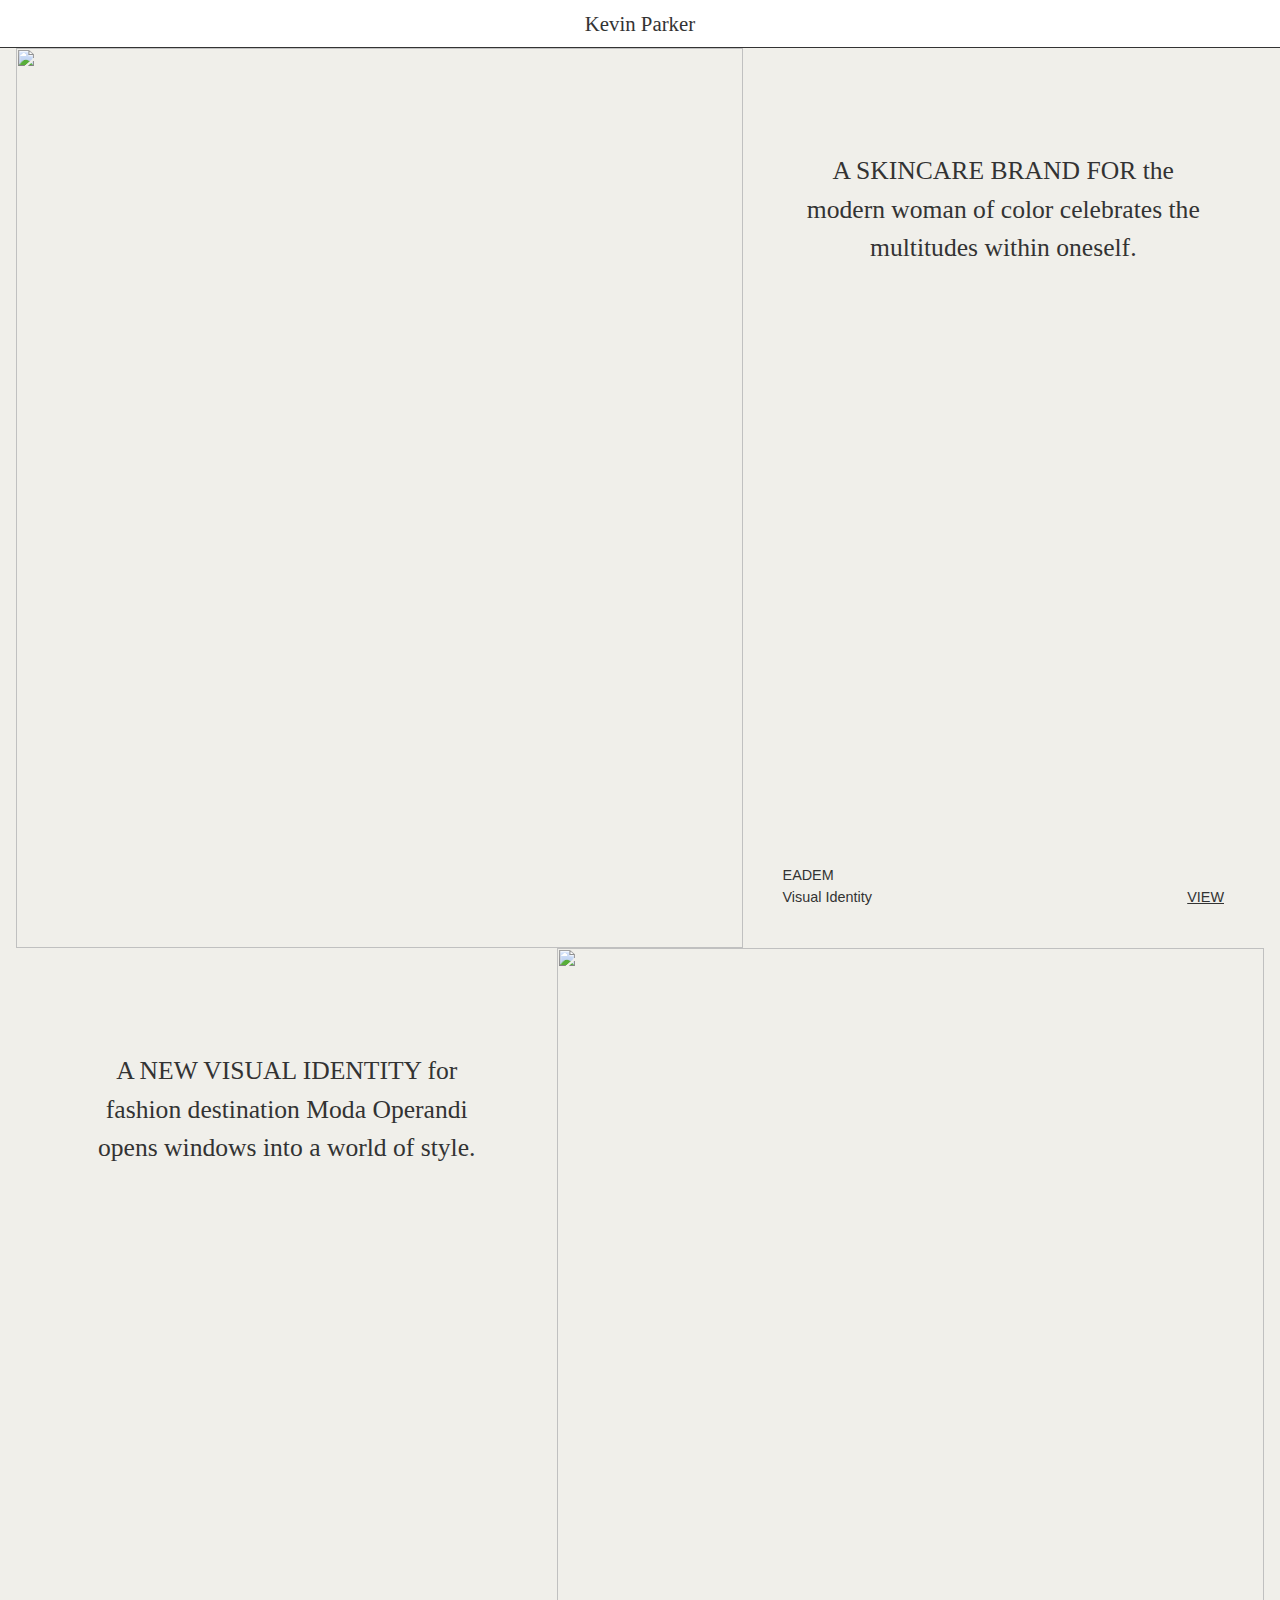
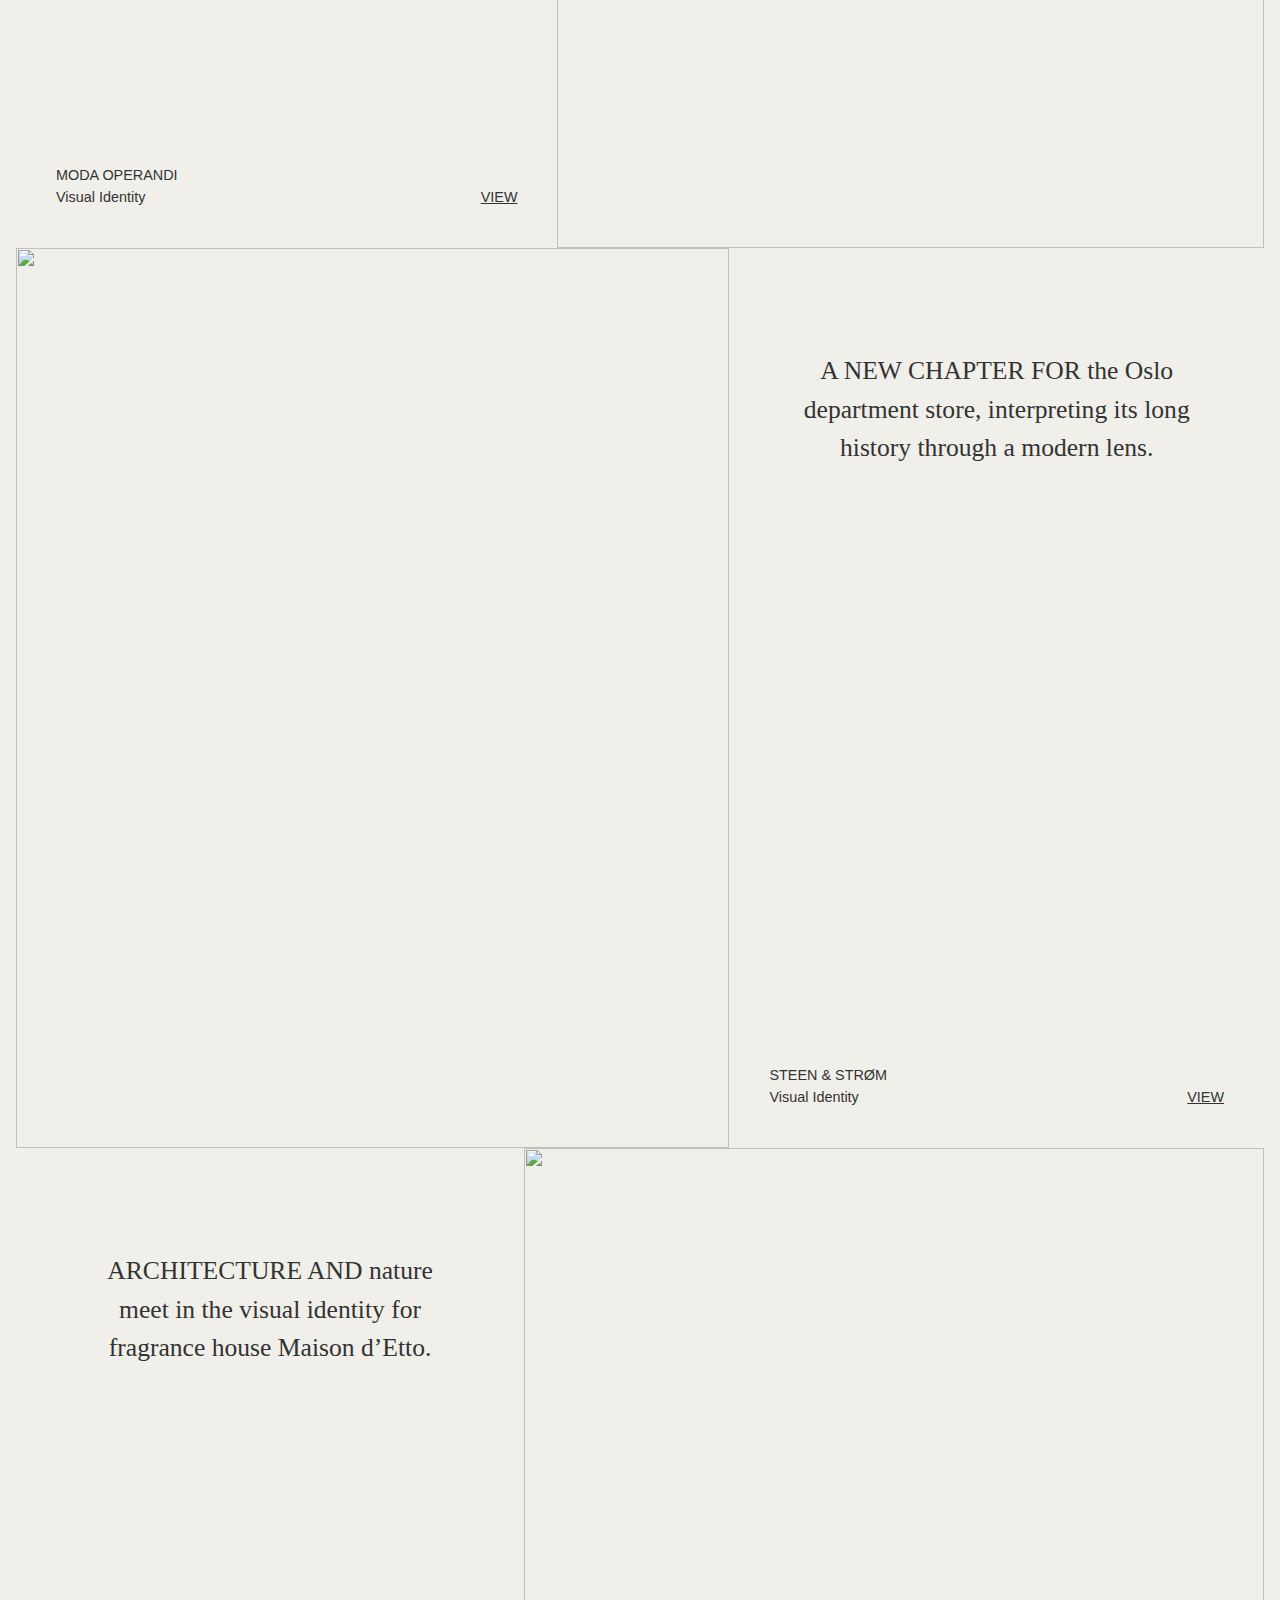
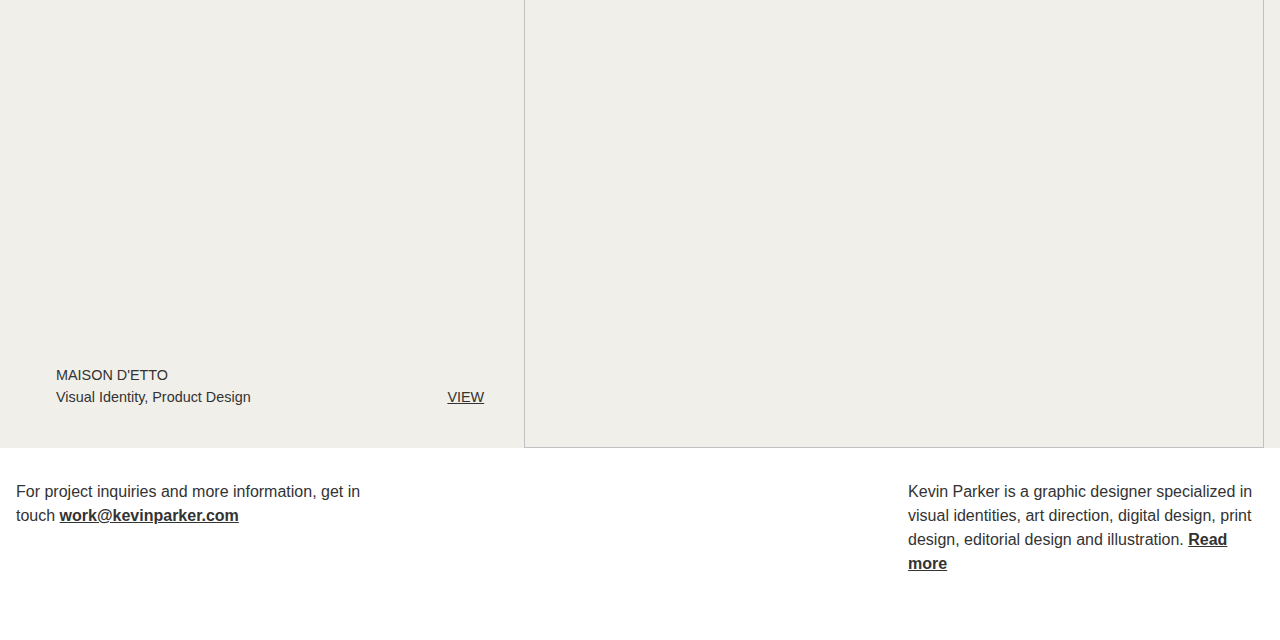
==== index.html @ 544a5eb0 "Add files via upload" ====
<!DOCTYPE html>
<html lang="en">

<head>
    <meta charset="UTF-8">
    <meta name="viewport" content="width=device-width, initial-scale=1.0">
    <title>Graphic Designer</title>

    <!--Link style.css-->
    <link rel="stylesheet" href="style.css">


</head>

<body>
    <header class="nav-header">
        <a href="index.html" class="title">Kevin Parker</a>
    </header>
    <div class="container">
        <section class="featured-projects">
            <div class="project-wrapper">
                <div class="project-image-wrapper">
                    <img src="https://lottanieminencom-6592.kxcdn.com/media/pages/index/eadem/1e12a9ca36-1635089783/eadem-thumbnail-02-864x.jpg" alt="">
                </div>
                <div class="project-details">
                    <h2 class="project-title">A SKINCARE BRAND FOR
                        the modern woman of color celebrates the multitudes within oneself.</h2>

                    <div class="row">
                        <div>
                            <p class="brand">EADEM</p>
                            <p class="mission">Visual Identity</p>
                        </div>
                        <p class="view">VIEW</p>
                    </div>
                </div>
            </div>
            <div class="project-wrapper reverse">
                <div class="project-image-wrapper">
                    <img src="https://lottanieminencom-6592.kxcdn.com/media/pages/index/moda-operandi/7804ee8cd3-1635089783/moda-26-864x.jpg" alt="">
                </div>
                <div class="project-details">
                    <h2 class="project-title">A NEW VISUAL IDENTITY

                        for fashion destination Moda Operandi opens windows into a world of style.</h2>

                    <div class="row">
                        <div>
                            <p class="brand">MODA OPERANDI</p>
                            <p class="mission">Visual Identity</p>
                        </div>
                        <p class="view">VIEW</p>
                    </div>
                </div>
            </div>
            <div class="project-wrapper">
                <div class="project-image-wrapper">
                    <img src="https://lottanieminencom-6592.kxcdn.com/media/pages/index/steen-strom/20e8e508fa-1635089783/steenstrom-thumbnail-2-864x.jpg" alt="">
                </div>
                <div class="project-details">
                    <h2 class="project-title">A NEW CHAPTER FOR

                        the Oslo department store, interpreting its long history through a modern lens.</h2>

                    <div class="row">
                        <div>
                            <p class="brand">STEEN & STRØM</p>
                            <p class="mission">Visual Identity</p>
                        </div>
                        <p class="view">VIEW</p>
                    </div>
                </div>
            </div>
            <div class="project-wrapper reverse">
                <div class="project-image-wrapper">
                    <img src="https://lottanieminencom-6592.kxcdn.com/media/pages/index/maison-d-etto/9f1186e277-1635089783/mde-01-864x.jpg" alt="">
                </div>
                <div class="project-details">
                    <h2 class="project-title">ARCHITECTURE AND

                        nature meet in the visual identity for fragrance house Maison d’Etto.</h2>

                    <div class="row">
                        <div>
                            <p class="brand">MAISON D'ETTO</p>
                            <p class="mission">Visual Identity, Product Design</p>
                        </div>
                        <p class="view">VIEW</p>
                    </div>
                </div>
            </div>

        </section>
        <section class="get-in-touch">
            <div class="text-wrapper">
                <p>For project inquiries and more information, get in touch <a href="mailto:work@kevinparker.com"
                        class="link">work@kevinparker.com</a></p>
            </div>
            <div class="text-wrapper">
                <p>Kevin Parker is a graphic designer specialized in visual identities, art direction, digital design,
                    print design, editorial design and illustration. <a href="about.html" class="link">Read more</a></p>
            </div>
        </section>
    </div>
</body>

</html>
---- style.css ----
/*CSS Reset*/

*,
*::before,
*::after {
  box-sizing: border-box;
}

* {
  margin: 0;
}

body {
  line-height: 1.5;
  -webkit-font-smoothing: antialiased;
}

img,
picture,
video,
canvas,
svg {
  display: block;
  max-width: 100%;
}

input,
button,
textarea,
select {
  font: inherit;
}

p,
h1,
h2,
h3,
h4,
h5,
h6 {
  font: inherit;
  overflow-wrap: break-word;
}

a {
  color: currentColor;
  text-decoration: none;
}

ul,
ol {
  padding: 0;
  list-style: none;
}

#root,
#__next {
  isolation: isolate;
}
/*Fonts*/
@font-face {
  font-family: "Mauren";
  src: url("assets/fonts/Voire-Font-Family/Demo_Fonts/Fontspring-DEMO-voire-light.otf");
}

@font-face {
  font-family: "Evoque";
  src: url("assets/fonts/Evoque/Demo_Fonts/Fontspring-DEMO-evoque-light.otf")
    format("otf");
}

/*CSS Variables*/

:root {
  --clr-body: hsl(0, 0%, 100%);

  --clr-bg: hsl(50, 18%, 93%);
  --clr-text: hsl(0, 0%, 20%);

  --ff-accent: "Mauren", serif;
  --ff-primary: "Montserrat", sans-serif;

  --fs-100: 0.8rem;
  --fs-200: 0.9rem;
  --fs-300: 1.2rem;
  --fs-400: 1.3rem;

  --fw-regular: 500;
  --fw-bold: 600;
}

/**/

body {
  background-color: var(--clr-body);
  color: var(--clr-text);

  font-family: var(--ff-primary);

  font-size: var(--fs-100);
  font-weight: var(--fw-regular);
}

.container {
}

.row {
  display: flex;
  justify-content: space-between;
  align-items: last baseline;
}
/*Navigation Header*/
.nav-header {
  display: flex;
  justify-content: center;
  align-items: center;

  padding-block: 0.5rem;
  border-bottom: 1.5px solid var(--clr-text);
}

.nav-header .title {
  font-family: var(--ff-accent);
  font-size: var(--fs-300);
}

/* Featured Projects Section*/

.featured-projects {
  background-color: var(--clr-bg);
  padding-inline: 1rem;
}

.project-wrapper {
  display: flex;
  flex-direction: column;
}

.project-image-wrapper {
  width: 100%;
  aspect-ratio: 1.6;
  overflow: hidden;
  flex-basis: 110%;
}

.project-image-wrapper img {
  width: 100%;
  height: 100%;

  object-fit: cover;
}

.project-details {
  padding: 2.5rem 1.5rem;
  display: flex;
  flex-direction: column;
  justify-content: space-between;
}
.project-title {
  font-family: var(--ff-accent);
  font-size: var(--fs-400);
  text-align: center;

  margin-inline: 2.5rem;
  margin-bottom: 2.5rem;
}

.brand {
  text-transform: uppercase;
  font-family: var(--ff-primary);
}

.view{
    text-decoration: underline;
}

.get-in-touch {
  display: flex;
  flex-direction: column;
  gap: 3rem;

  justify-content: space-between;

  padding-inline: 1rem;
  padding-top: 2rem;
  padding-bottom: 4rem;
}

.get-in-touch .text-wrapper {
  max-width: 40ch;
  font-size: var(--fs-200);
}

.get-in-touch .link {
  text-decoration: underline;
  font-weight: var(--fw-bold);
}

/*About Section*/
.about {
  margin-top: 2rem;
  padding-inline: 1rem;
}
.about-text {
  font-family: var(--ff-accent);
  font-size: var(--fs-400);
  line-height: 1.81;
  text-align: center;
  margin-top: 1.5rem;
}

.about .title {
  font-family: var(--ff-accent);
  font-size: var(--fs-200);
  font-weight: var(--fw-bold);
  margin-bottom: 0.15rem;
}

.about-infos {
  display: grid;
  grid-template-columns: 1fr 1fr;
  flex-direction: column;
  margin-top: 2rem;
  gap: 1rem;
}
@media (min-width: 60rem) {
  :root {
    --fs-100: 0.9rem;
    --fs-200: 1rem;
    --fs-300: 1.3rem;
    --fs-400: 1.6rem;
  }
  /* Featured Projects Section*/
  .project-wrapper {
    flex-direction: row;
  }

  .project-wrapper.reverse {
    flex-direction: row-reverse;
  }

  .project-details {
    padding: 2.5rem 2.5rem;
  }

  .project-title {
    margin-top: 4rem;
    margin-inline: 1.5rem;
    
  }

  .project-image-wrapper {
    height: 100vh;
    flex-basis: 140%;
  }
  /* Get In Touch Section*/

  .get-in-touch {
    flex-direction: row;
  }

  /*About Section*/
  .about-infos {
    justify-content: space-between;
  }
  .about-infos > * {
    flex: 1;
  }
}
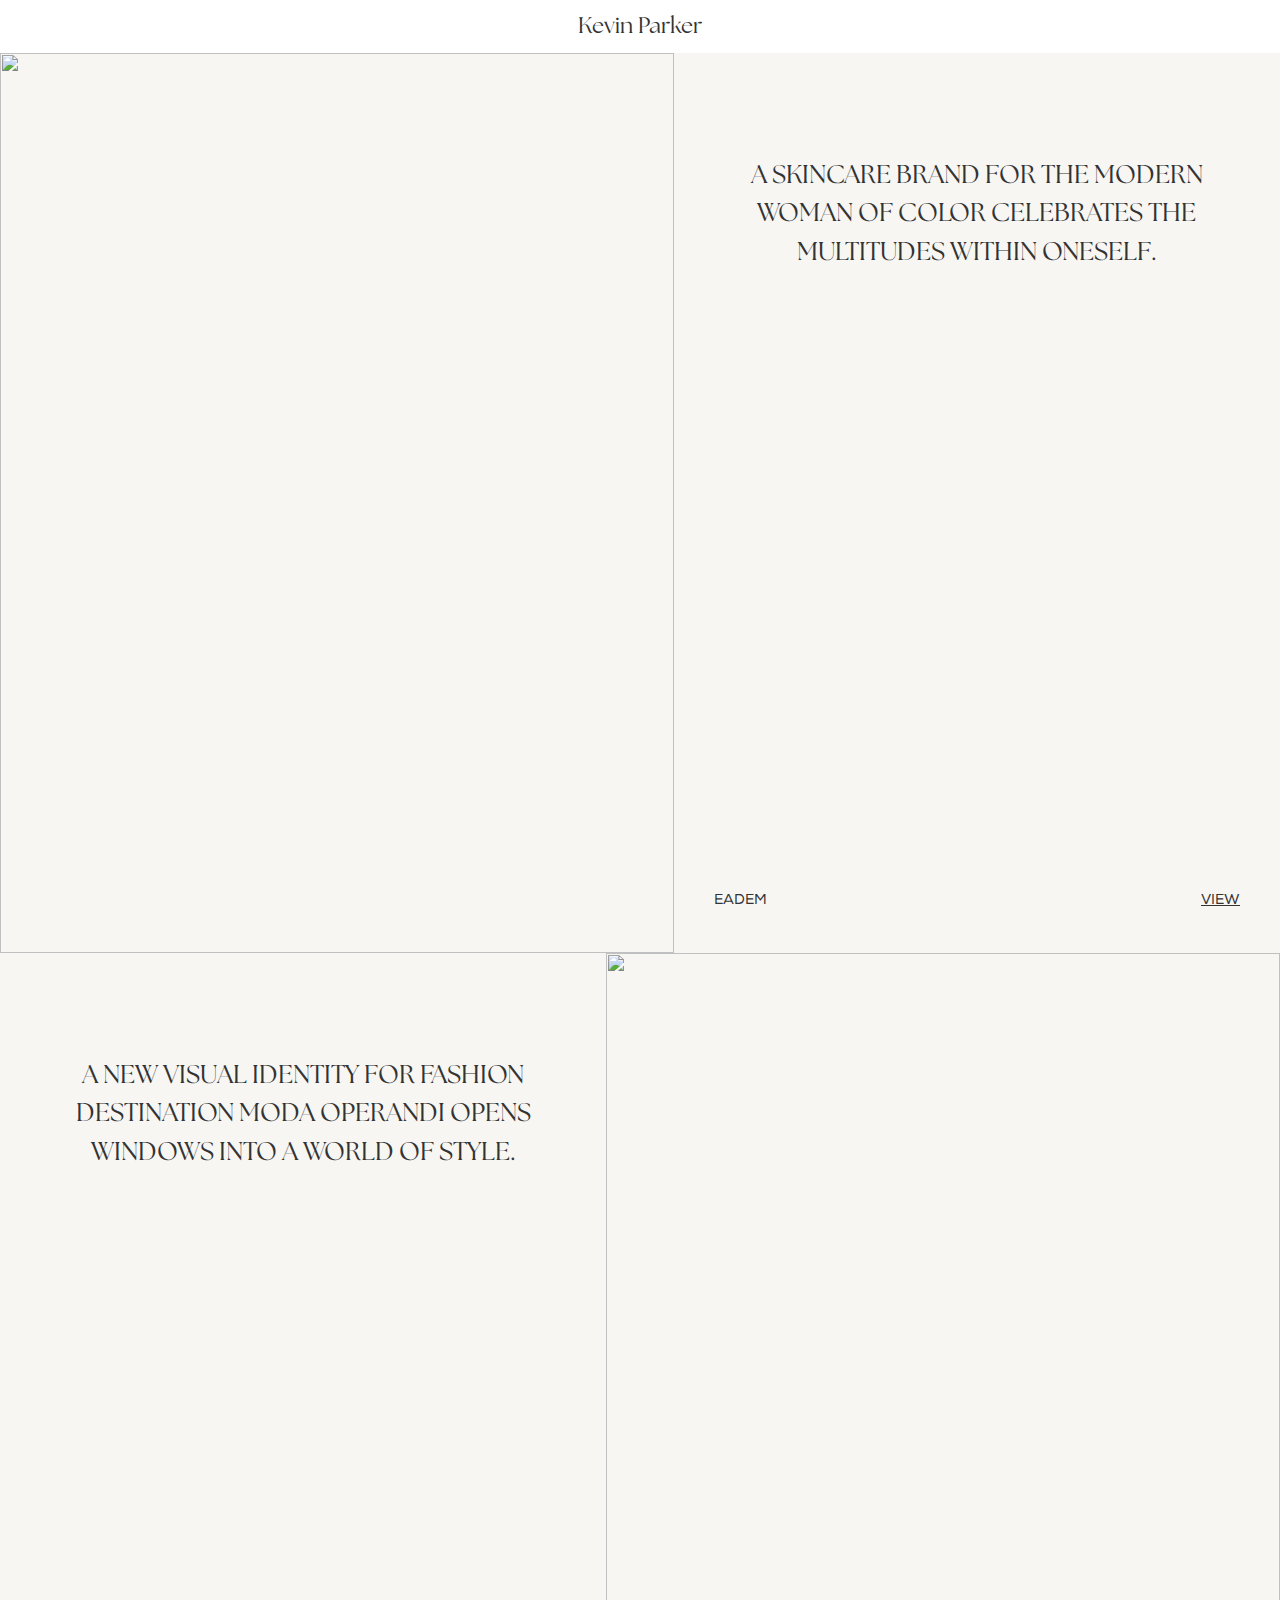
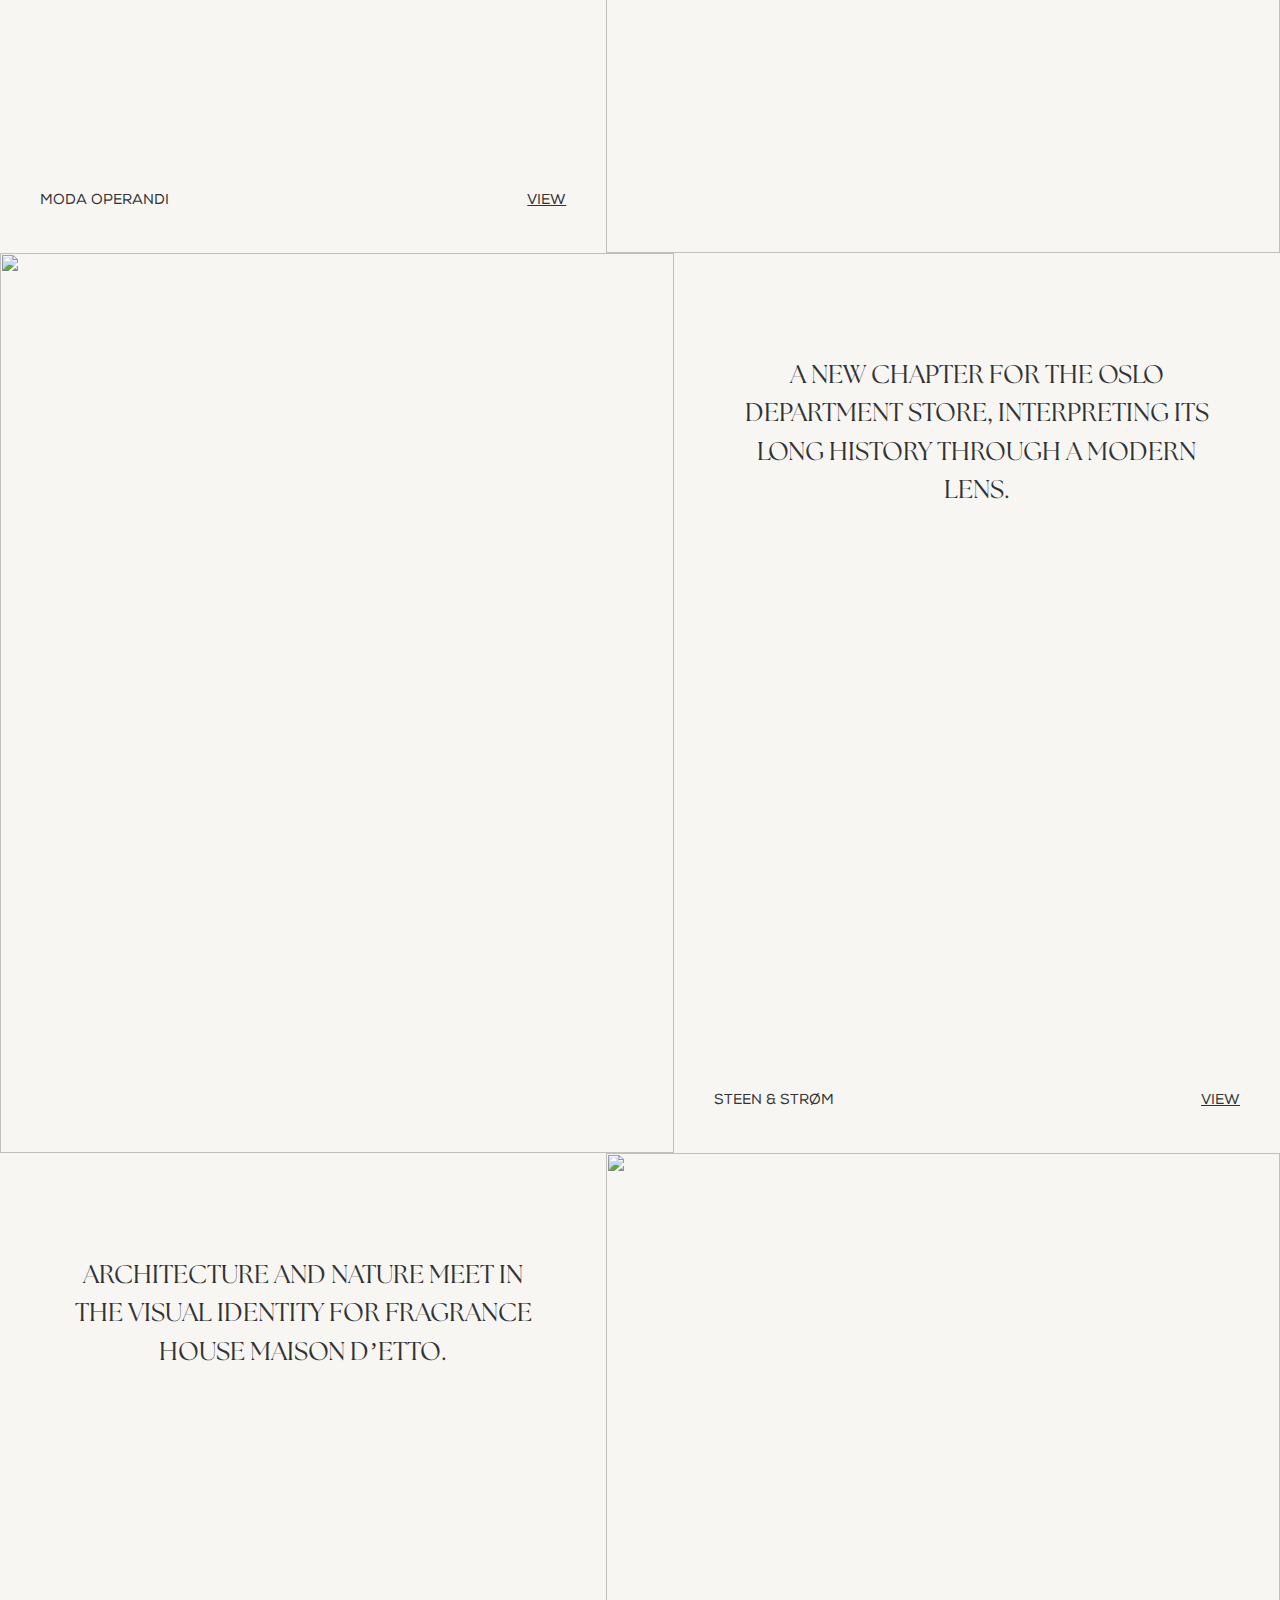
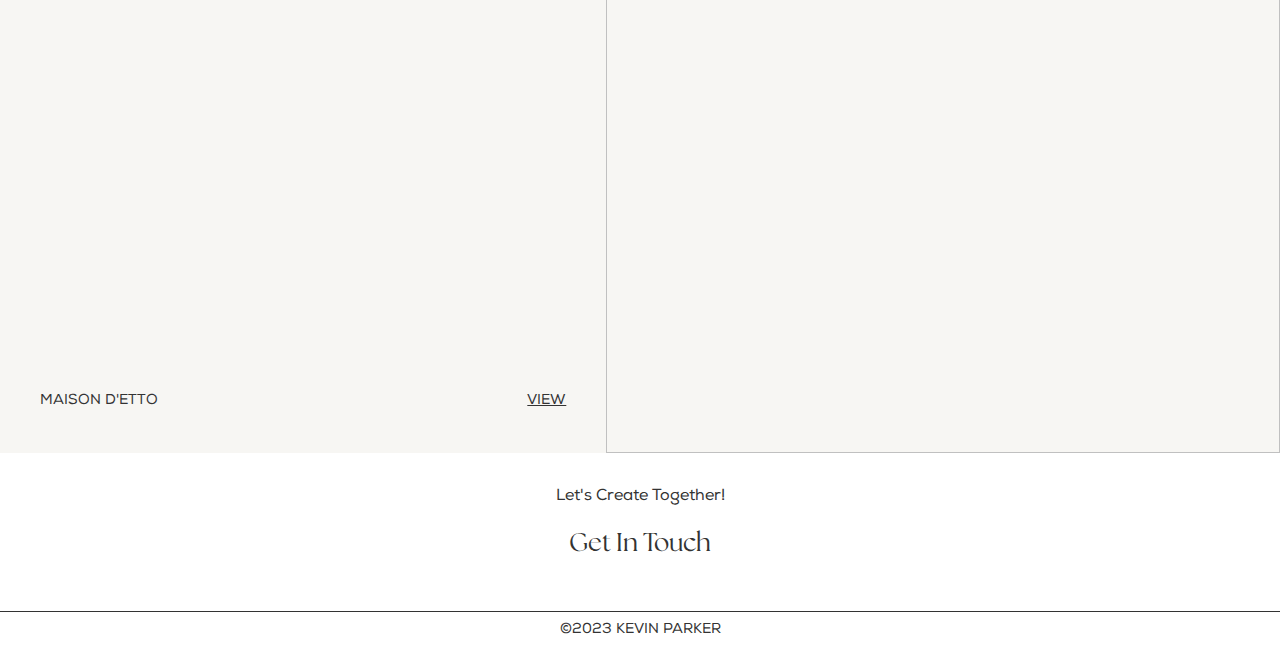
==== commit 488d06d7: "new shit" ====
--- a/index.html
+++ b/index.html
@@ -9,12 +9,17 @@
     <!--Link style.css-->
     <link rel="stylesheet" href="style.css">
 
+    <!--Including Gsap-->
+    <script src="https://cdnjs.cloudflare.com/ajax/libs/gsap/3.12.2/gsap.min.js"></script>
+<script src="https://cdnjs.cloudflare.com/ajax/libs/gsap/3.12.2/ScrollTrigger.min.js"></script>
+<script src="https://cdnjs.cloudflare.com/ajax/libs/gsap/3.12.2/ScrollToPlugin.min.js"></script>
+
 
 </head>
 
 <body>
     <header class="nav-header">
-        <a href="index.html" class="title">Kevin Parker</a>
+        <a href="about.html" class="title">Kevin Parker</a>
     </header>
     <div class="container">
         <section class="featured-projects">
@@ -22,7 +27,7 @@
                 <div class="project-image-wrapper">
                     <img src="https://lottanieminencom-6592.kxcdn.com/media/pages/index/eadem/1e12a9ca36-1635089783/eadem-thumbnail-02-864x.jpg" alt="">
                 </div>
-                <div class="project-details">
+                <div class="project-details-wrapper">
                     <h2 class="project-title">A SKINCARE BRAND FOR
                         the modern woman of color celebrates the multitudes within oneself.</h2>
 
@@ -39,7 +44,7 @@
                 <div class="project-image-wrapper">
                     <img src="https://lottanieminencom-6592.kxcdn.com/media/pages/index/moda-operandi/7804ee8cd3-1635089783/moda-26-864x.jpg" alt="">
                 </div>
-                <div class="project-details">
+                <div class="project-details-wrapper">
                     <h2 class="project-title">A NEW VISUAL IDENTITY
 
                         for fashion destination Moda Operandi opens windows into a world of style.</h2>
@@ -57,7 +62,7 @@
                 <div class="project-image-wrapper">
                     <img src="https://lottanieminencom-6592.kxcdn.com/media/pages/index/steen-strom/20e8e508fa-1635089783/steenstrom-thumbnail-2-864x.jpg" alt="">
                 </div>
-                <div class="project-details">
+                <div class="project-details-wrapper">
                     <h2 class="project-title">A NEW CHAPTER FOR
 
                         the Oslo department store, interpreting its long history through a modern lens.</h2>
@@ -75,7 +80,7 @@
                 <div class="project-image-wrapper">
                     <img src="https://lottanieminencom-6592.kxcdn.com/media/pages/index/maison-d-etto/9f1186e277-1635089783/mde-01-864x.jpg" alt="">
                 </div>
-                <div class="project-details">
+                <div class="project-details-wrapper">
                     <h2 class="project-title">ARCHITECTURE AND
 
                         nature meet in the visual identity for fragrance house Maison d’Etto.</h2>
@@ -92,16 +97,16 @@
 
         </section>
         <section class="get-in-touch">
+            
             <div class="text-wrapper">
-                <p>For project inquiries and more information, get in touch <a href="mailto:work@kevinparker.com"
-                        class="link">work@kevinparker.com</a></p>
+                <p>Let's Create Together!</p>
             </div>
-            <div class="text-wrapper">
-                <p>Kevin Parker is a graphic designer specialized in visual identities, art direction, digital design,
-                    print design, editorial design and illustration. <a href="about.html" class="link">Read more</a></p>
-            </div>
+            <h1 class="get-in-touch-title"><a href="mailto:work@kevinparker.com">Get In Touch</a></h1>
         </section>
     </div>
+    <footer class="footer">
+        <p>©2023 KEVIN PARKER</p>
+    </footer>
 </body>
 
 </html>--- a/style.css
+++ b/style.css
@@ -60,13 +60,12 @@
 /*Fonts*/
 @font-face {
   font-family: "Mauren";
-  src: url("assets/fonts/Voire-Font-Family/Demo_Fonts/Fontspring-DEMO-voire-light.otf");
+  src: url("Fontspring-DEMO-theseasons-reg.otf");
 }
 
 @font-face {
-  font-family: "Evoque";
-  src: url("assets/fonts/Evoque/Demo_Fonts/Fontspring-DEMO-evoque-light.otf")
-    format("otf");
+  font-family: "Nexa";
+  src: url("Nexa-Regular.otf");
 }
 
 /*CSS Variables*/
@@ -74,18 +73,18 @@
 :root {
   --clr-body: hsl(0, 0%, 100%);
 
-  --clr-bg: hsl(50, 18%, 93%);
+  --clr-bg: hsl(50, 18%, 96%);
   --clr-text: hsl(0, 0%, 20%);
 
   --ff-accent: "Mauren", serif;
-  --ff-primary: "Montserrat", sans-serif;
+  --ff-primary: "Nexa", sans-serif;
 
   --fs-100: 0.8rem;
   --fs-200: 0.9rem;
   --fs-300: 1.2rem;
   --fs-400: 1.3rem;
 
-  --fw-regular: 500;
+  --fw-regular: 400;
   --fw-bold: 600;
 }
 
@@ -115,54 +114,54 @@
   justify-content: center;
   align-items: center;
 
-  padding-block: 0.5rem;
-  border-bottom: 1.5px solid var(--clr-text);
+  padding-block: 0.6rem;
 }
 
 .nav-header .title {
   font-family: var(--ff-accent);
-  font-size: var(--fs-300);
+  font-size: 1.4rem;
 }
 
 /* Featured Projects Section*/
 
 .featured-projects {
   background-color: var(--clr-bg);
-  padding-inline: 1rem;
 }
 
 .project-wrapper {
   display: flex;
   flex-direction: column;
+  height: 100vh;
+  flex: 1;
 }
 
 .project-image-wrapper {
   width: 100%;
-  aspect-ratio: 1.6;
+  height: 100%;
   overflow: hidden;
-  flex-basis: 110%;
 }
 
 .project-image-wrapper img {
   width: 100%;
   height: 100%;
-
   object-fit: cover;
 }
 
-.project-details {
-  padding: 2.5rem 1.5rem;
+.project-details-wrapper {
+  padding: 1.25rem 1rem;
   display: flex;
   flex-direction: column;
   justify-content: space-between;
 }
+
 .project-title {
   font-family: var(--ff-accent);
   font-size: var(--fs-400);
   text-align: center;
-
-  margin-inline: 2.5rem;
-  margin-bottom: 2.5rem;
+  text-transform: uppercase;
+
+  margin-inline: 0.5rem;
+  margin-bottom: 2rem;
 }
 
 .brand {
@@ -170,25 +169,30 @@
   font-family: var(--ff-primary);
 }
 
-.view{
-    text-decoration: underline;
+.mission {
+  display: none;
+}
+
+.view {
+  text-decoration: underline;
 }
 
 .get-in-touch {
-  display: flex;
-  flex-direction: column;
-  gap: 3rem;
-
-  justify-content: space-between;
-
   padding-inline: 1rem;
   padding-top: 2rem;
-  padding-bottom: 4rem;
+  padding-bottom: 3rem;
+}
+
+.get-in-touch-title {
+  font-family: var(--ff-accent);
+  font-size: var(--fs-400);
+  text-align: center;
+  margin-top: 1rem;
 }
 
 .get-in-touch .text-wrapper {
-  max-width: 40ch;
   font-size: var(--fs-200);
+  text-align: center;
 }
 
 .get-in-touch .link {
@@ -198,15 +202,17 @@
 
 /*About Section*/
 .about {
-  margin-top: 2rem;
+  padding-top: 1.5rem;
   padding-inline: 1rem;
+  background-color: var(--clr-bg);
+}
+.about .text-wrapper > * + * {
+  margin-top: 1rem;
 }
 .about-text {
   font-family: var(--ff-accent);
-  font-size: var(--fs-400);
-  line-height: 1.81;
-  text-align: center;
-  margin-top: 1.5rem;
+  font-size: var(--fs-300);
+  line-height: 1.7;
 }
 
 .about .title {
@@ -217,11 +223,15 @@
 }
 
 .about-infos {
+  margin-top: 2rem;
+}
+
+/*footer*/
+.footer {
+  padding: 0.5rem 1rem;
   display: grid;
-  grid-template-columns: 1fr 1fr;
-  flex-direction: column;
-  margin-top: 2rem;
-  gap: 1rem;
+  place-content: center;
+  border-top: 1.5px solid var(--clr-text);
 }
 @media (min-width: 60rem) {
   :root {
@@ -239,19 +249,21 @@
     flex-direction: row-reverse;
   }
 
-  .project-details {
+  .project-details-wrapper {
     padding: 2.5rem 2.5rem;
   }
 
   .project-title {
     margin-top: 4rem;
     margin-inline: 1.5rem;
-    
   }
 
   .project-image-wrapper {
     height: 100vh;
-    flex-basis: 140%;
+    flex-basis: 120%;
+  }
+  .project-details-wrapper {
+    flex-basis: 100%;
   }
   /* Get In Touch Section*/
 
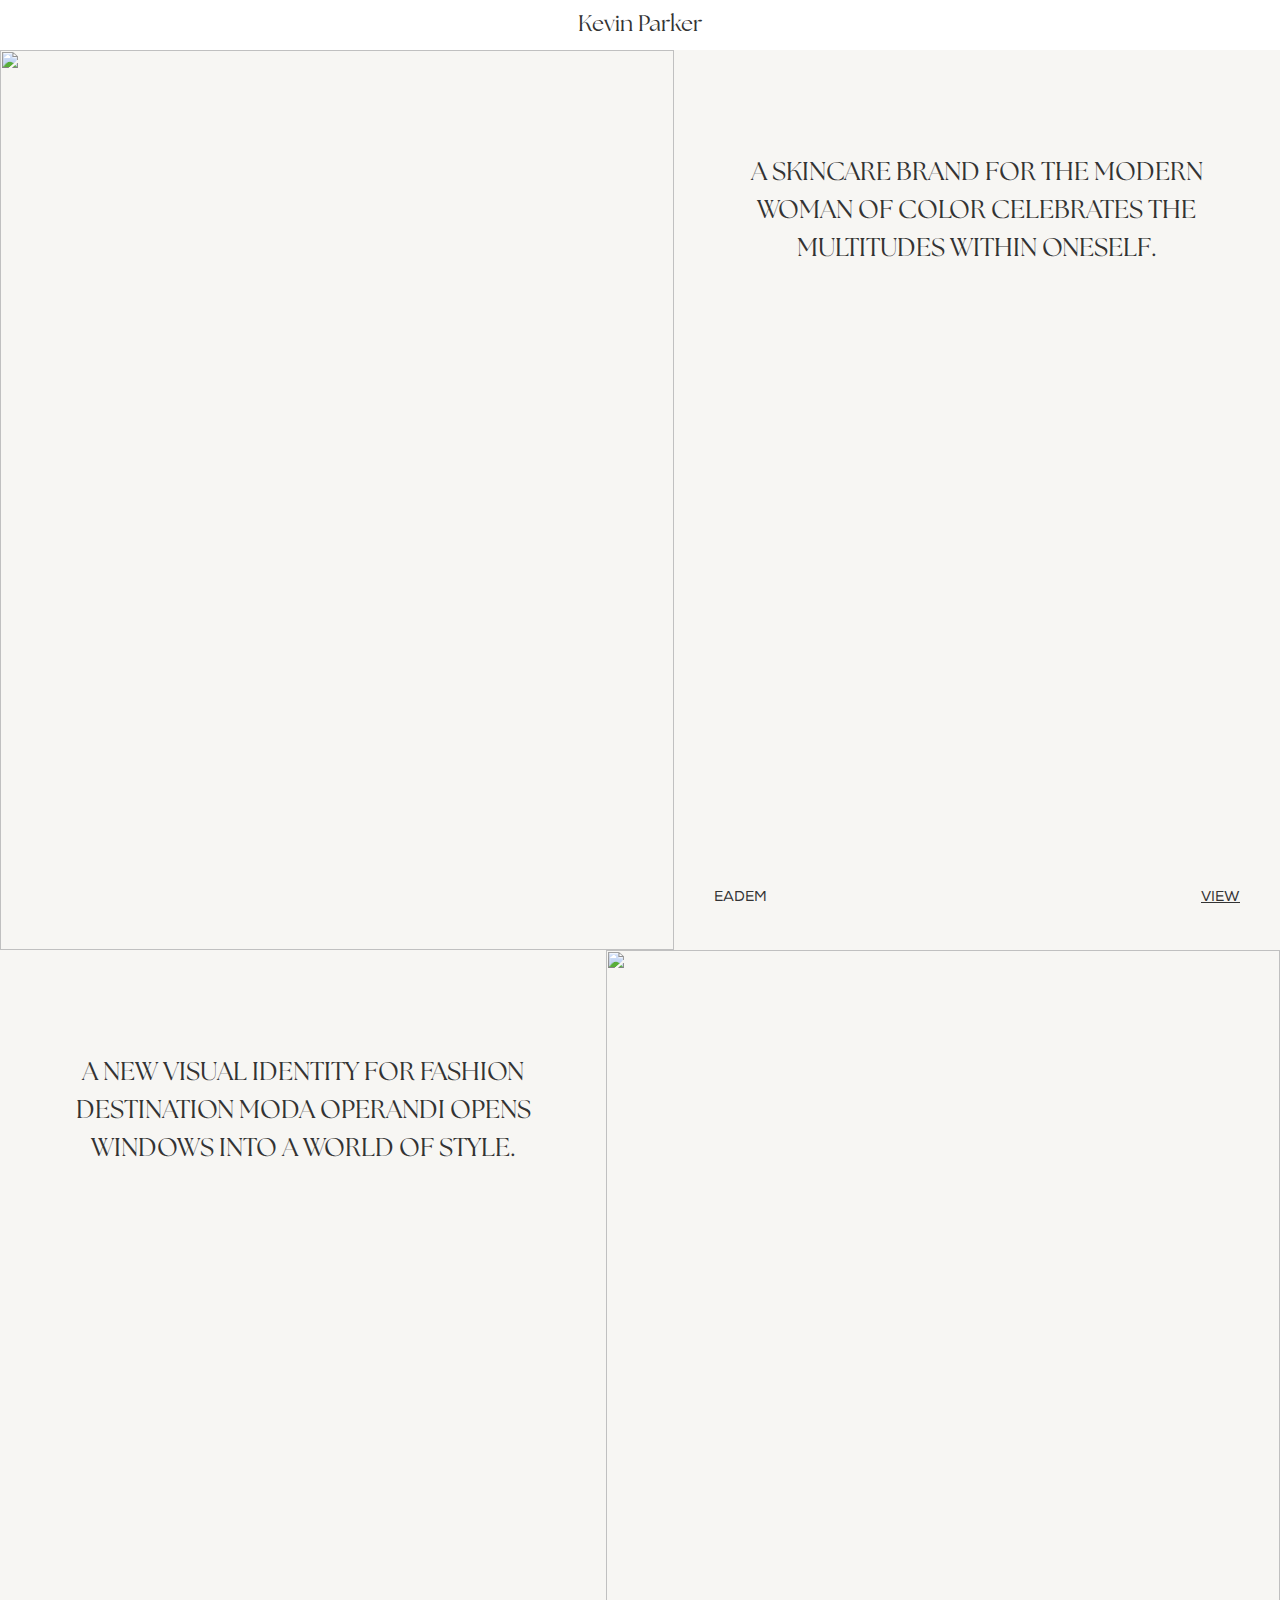
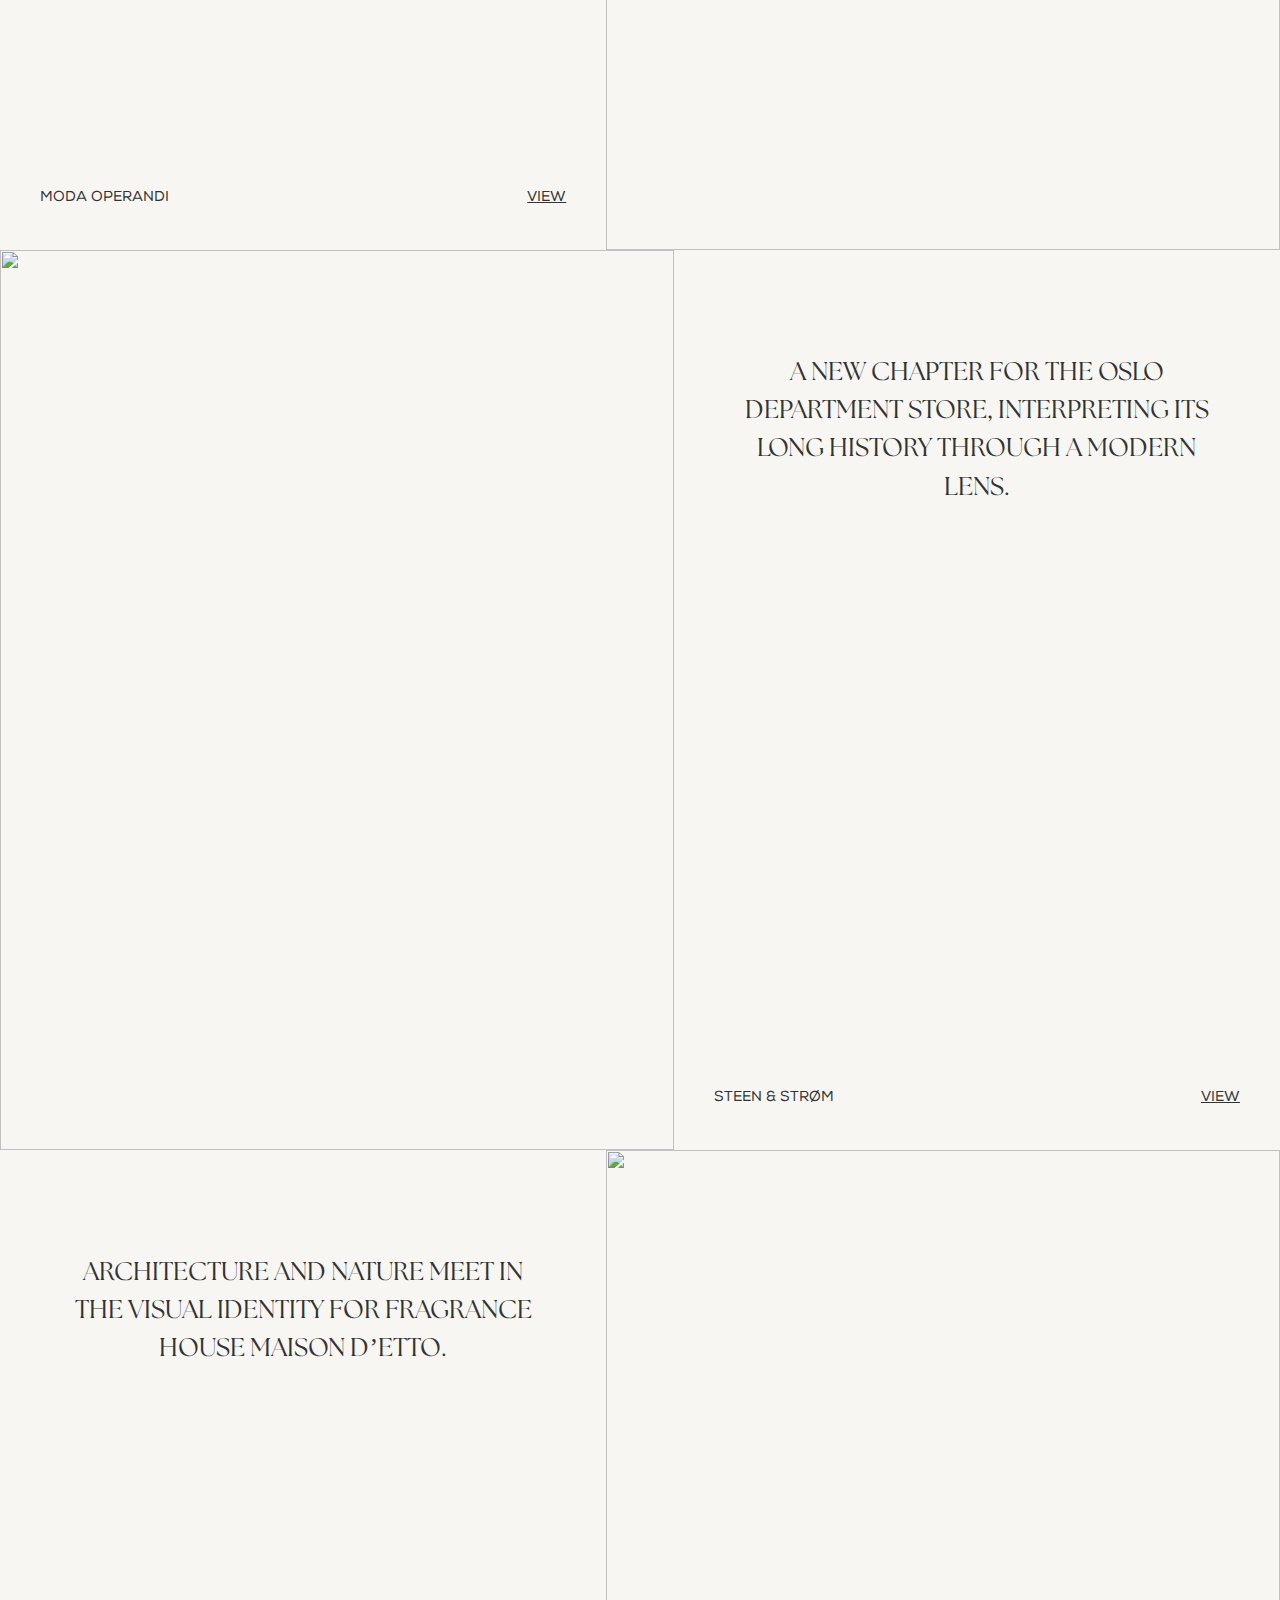
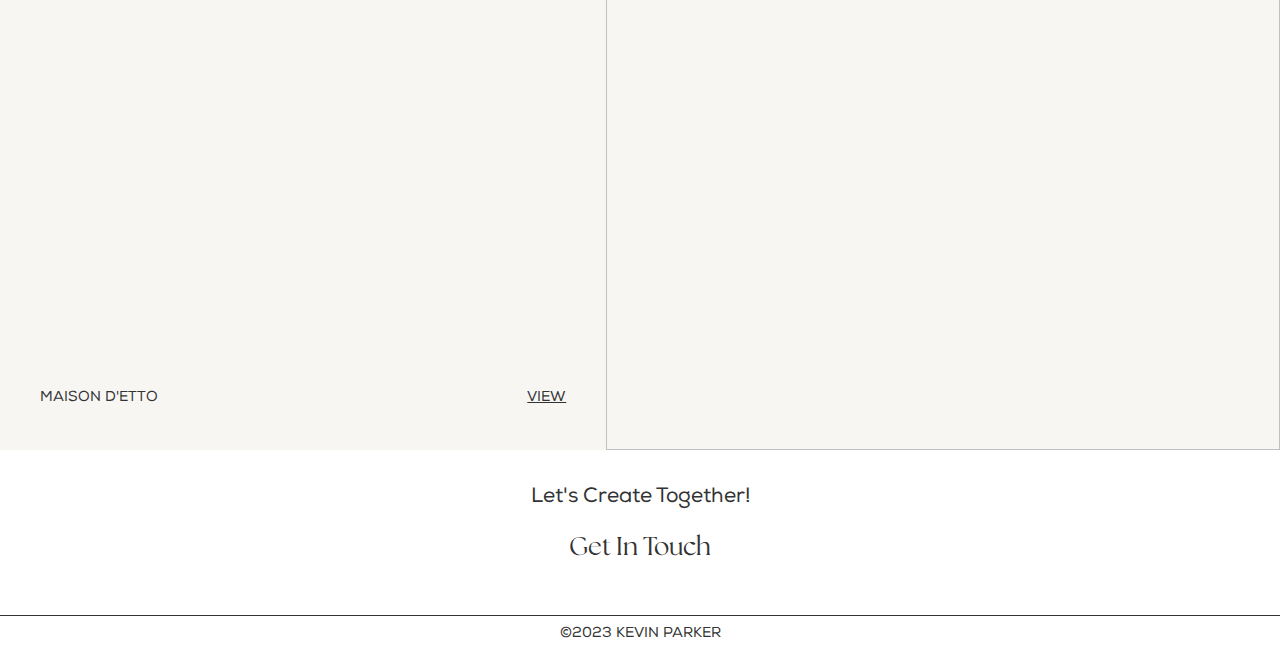
==== commit b277c0d8: "new shit" ====
--- a/index.html
+++ b/index.html
@@ -8,6 +8,9 @@
 
     <!--Link style.css-->
     <link rel="stylesheet" href="style.css">
+
+    <!--Including app.js-->
+    <script src="app.js"></script>
 
     <!--Including Gsap-->
     <script src="https://cdnjs.cloudflare.com/ajax/libs/gsap/3.12.2/gsap.min.js"></script>
--- a/style.css
+++ b/style.css
@@ -114,7 +114,7 @@
   justify-content: center;
   align-items: center;
 
-  padding-block: 0.6rem;
+  padding-block: 0.5rem;
 }
 
 .nav-header .title {
@@ -191,7 +191,7 @@
 }
 
 .get-in-touch .text-wrapper {
-  font-size: var(--fs-200);
+  font-size: var(--fs-300);
   text-align: center;
 }
 
@@ -215,15 +215,37 @@
   line-height: 1.7;
 }
 
-.about .title {
+.list-title {
   font-family: var(--ff-accent);
   font-size: var(--fs-200);
   font-weight: var(--fw-bold);
-  margin-bottom: 0.15rem;
+  line-height: 0;
 }
 
 .about-infos {
   margin-top: 2rem;
+  display: grid;
+}
+
+.info-block {
+  padding-block: 1rem;
+  border-bottom: 1.5px solid var(--clr-text);
+  display: grid;
+  gap: 1rem;
+}
+
+.open {
+  max-height: 700px !important;
+  display: block !important;
+}
+.list-container {
+  max-height: 0;
+  display: none;
+  overflow: hidden;
+  transition: all 1s ease-in-out;
+}
+
+.info-block .list {
 }
 
 /*footer*/
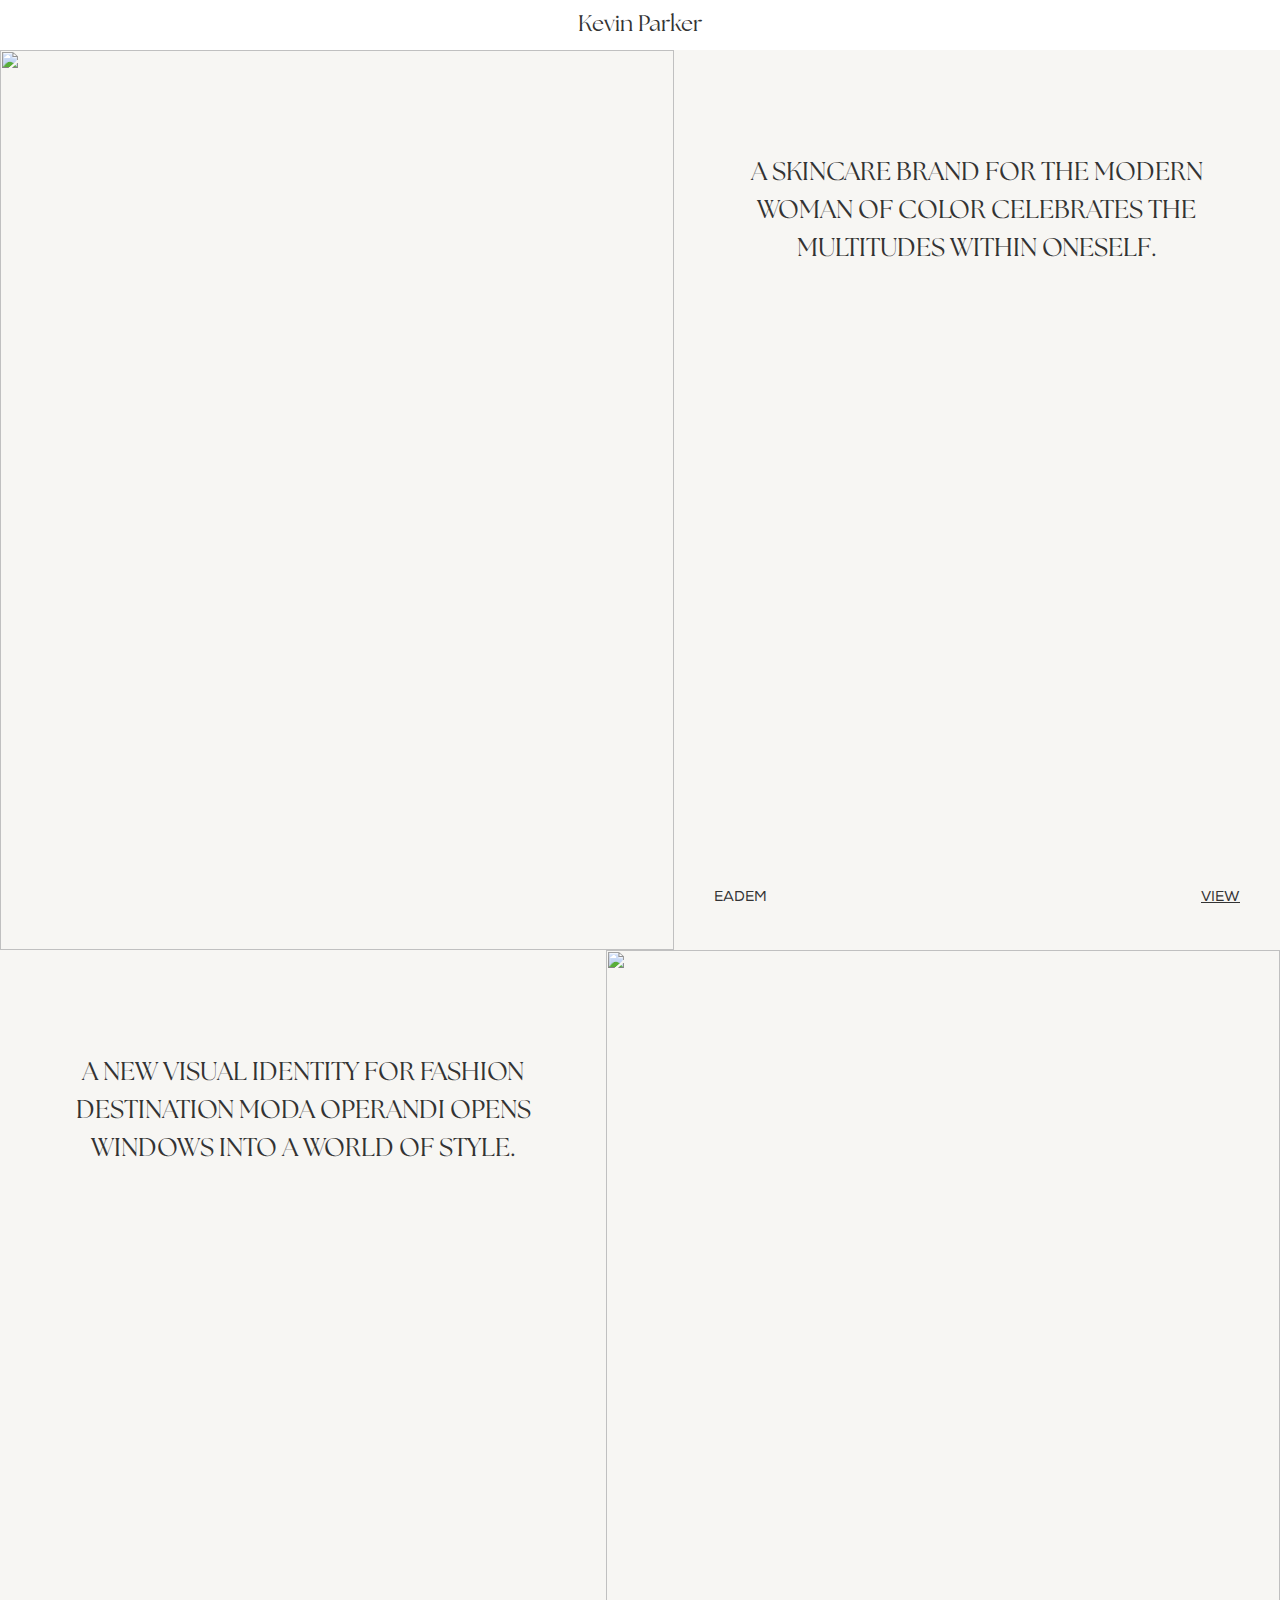
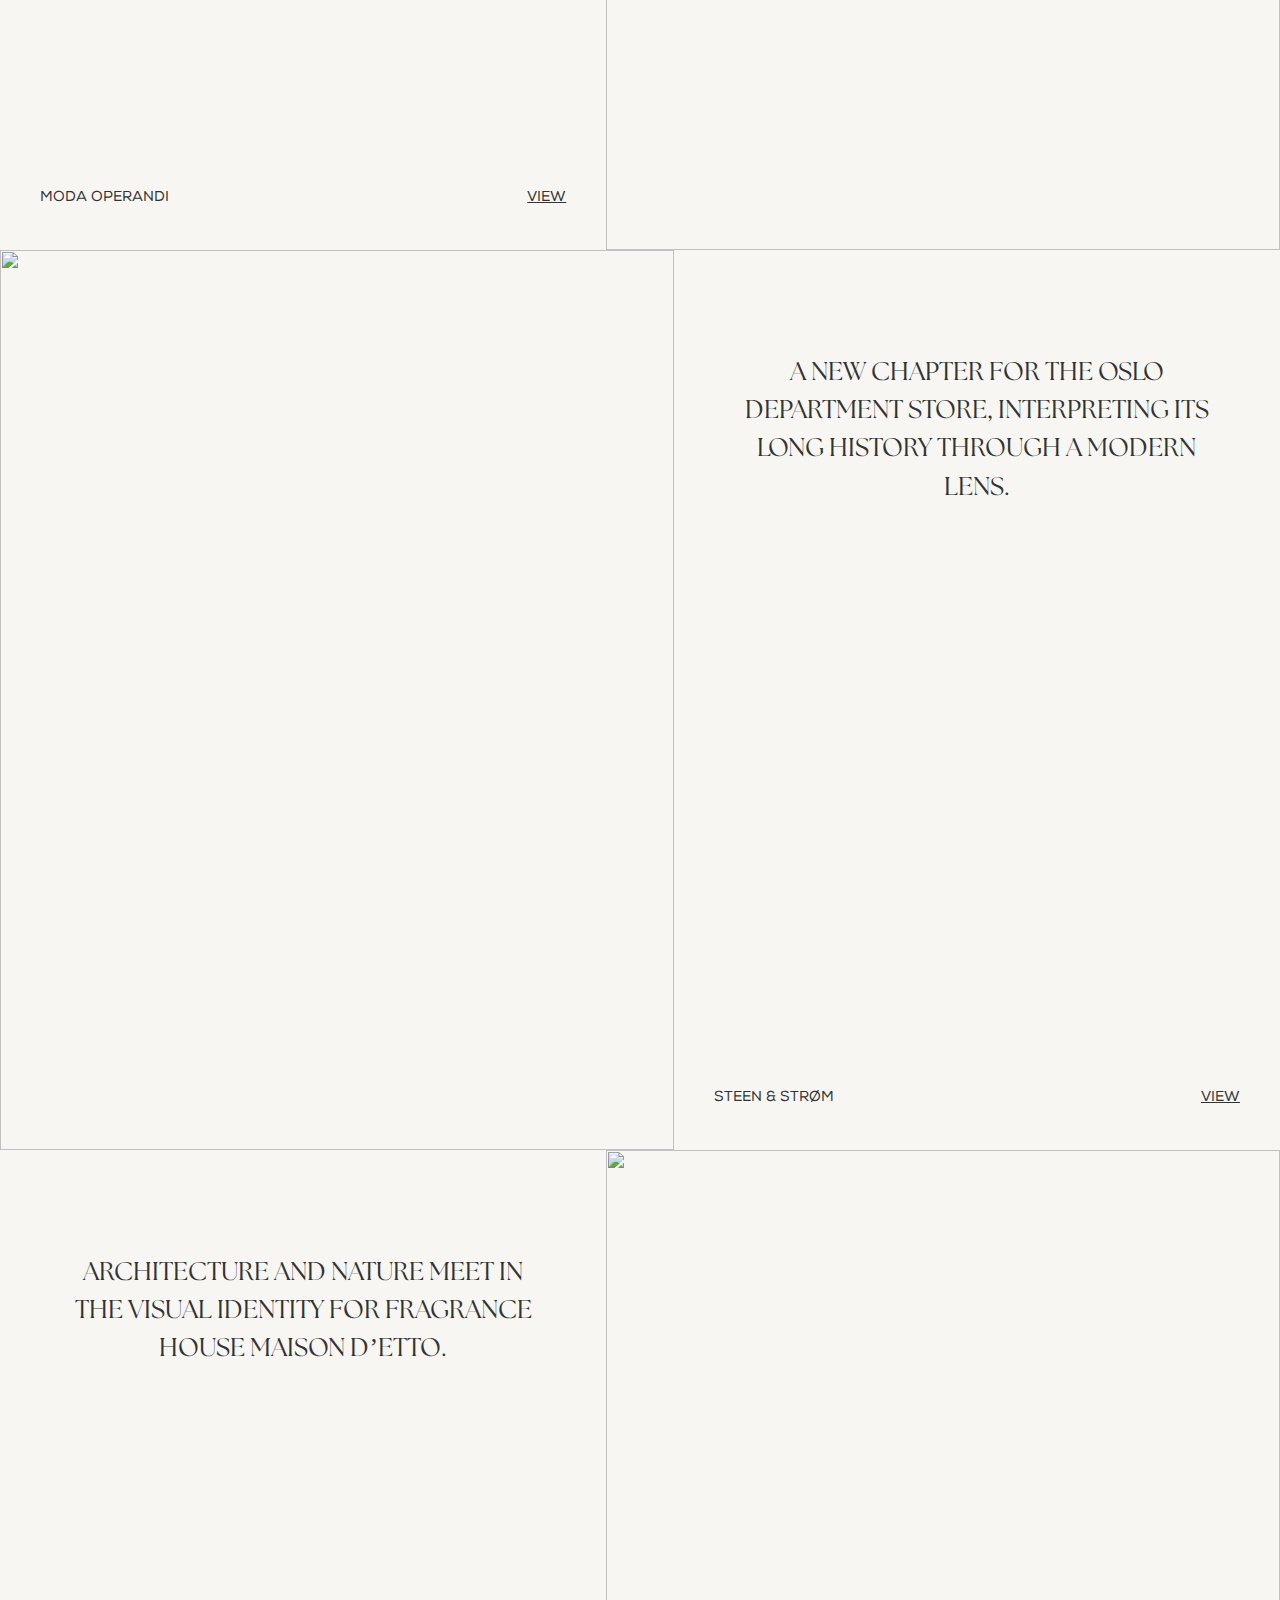
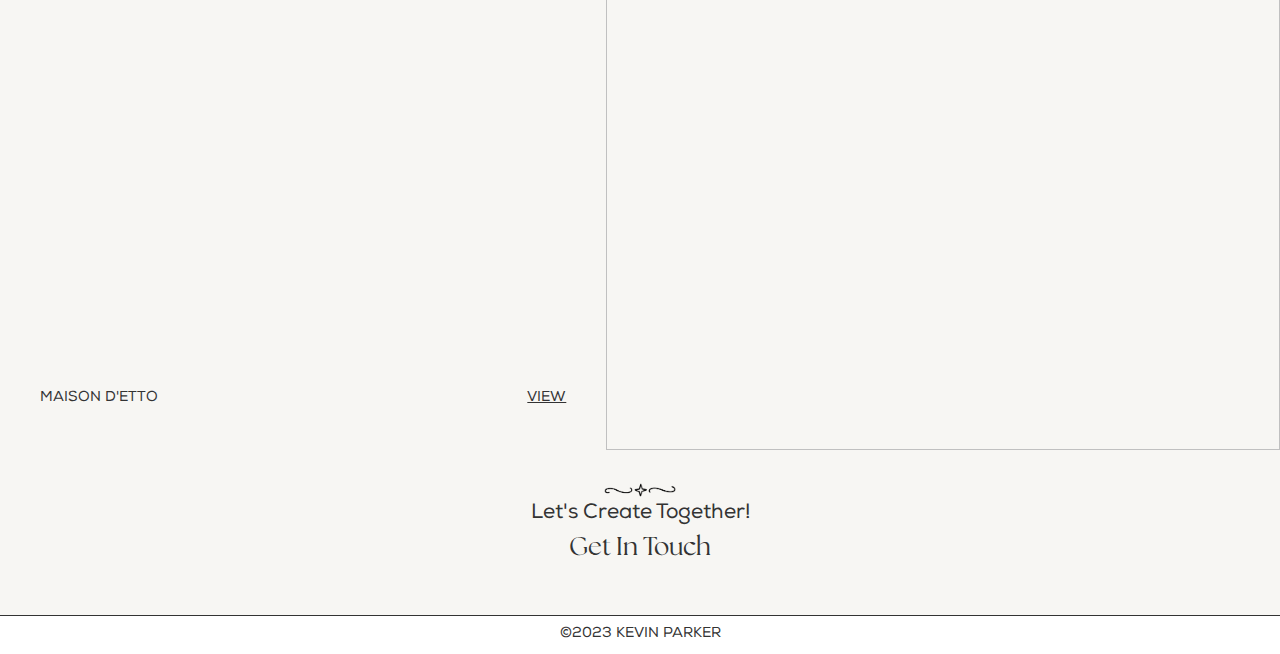
==== commit d3956bdb: "new shit" ====
--- a/index.html
+++ b/index.html
@@ -100,7 +100,7 @@
 
         </section>
         <section class="get-in-touch">
-            
+            <div class="icon-wrapper"></div>
             <div class="text-wrapper">
                 <p>Let's Create Together!</p>
             </div>
--- a/style.css
+++ b/style.css
@@ -181,13 +181,13 @@
   padding-inline: 1rem;
   padding-top: 2rem;
   padding-bottom: 3rem;
+  background-color: var(--clr-bg);
 }
 
 .get-in-touch-title {
   font-family: var(--ff-accent);
   font-size: var(--fs-400);
   text-align: center;
-  margin-top: 1rem;
 }
 
 .get-in-touch .text-wrapper {
@@ -200,6 +200,15 @@
   font-weight: var(--fw-bold);
 }
 
+.get-in-touch .icon-wrapper {
+  height: 1rem;
+  width: 6rem;
+  margin-inline: auto;
+  background-image: url(assets/icons/vintage.png);
+  background-size: cover;
+  background-position: center;
+  
+}
 /*About Section*/
 .about {
   padding-top: 1.5rem;
@@ -217,7 +226,7 @@
 
 .list-title {
   font-family: var(--ff-accent);
-  font-size: var(--fs-200);
+  font-size: var(--fs-300);
   font-weight: var(--fw-bold);
   line-height: 0;
 }
@@ -228,7 +237,7 @@
 }
 
 .info-block {
-  padding-block: 1rem;
+  padding-block: 1.25rem;
   border-bottom: 1.5px solid var(--clr-text);
   display: grid;
   gap: 1rem;
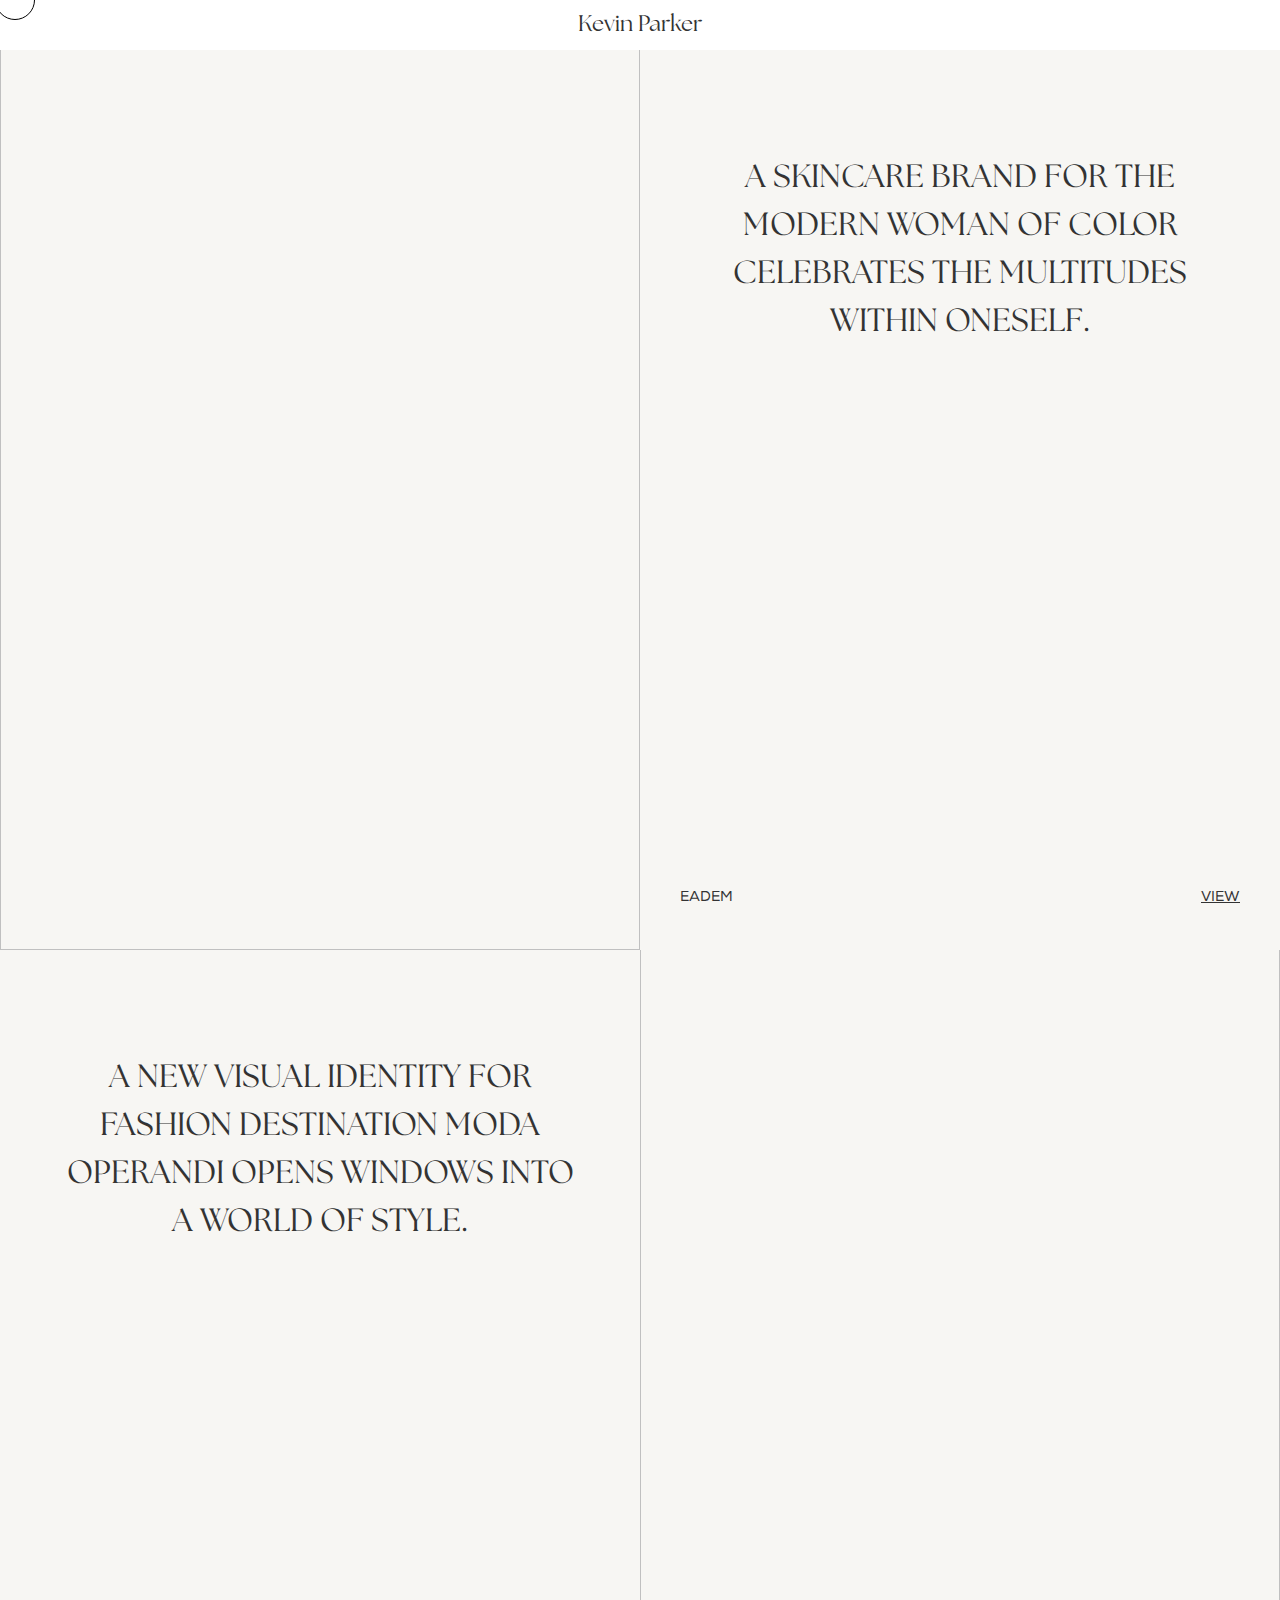
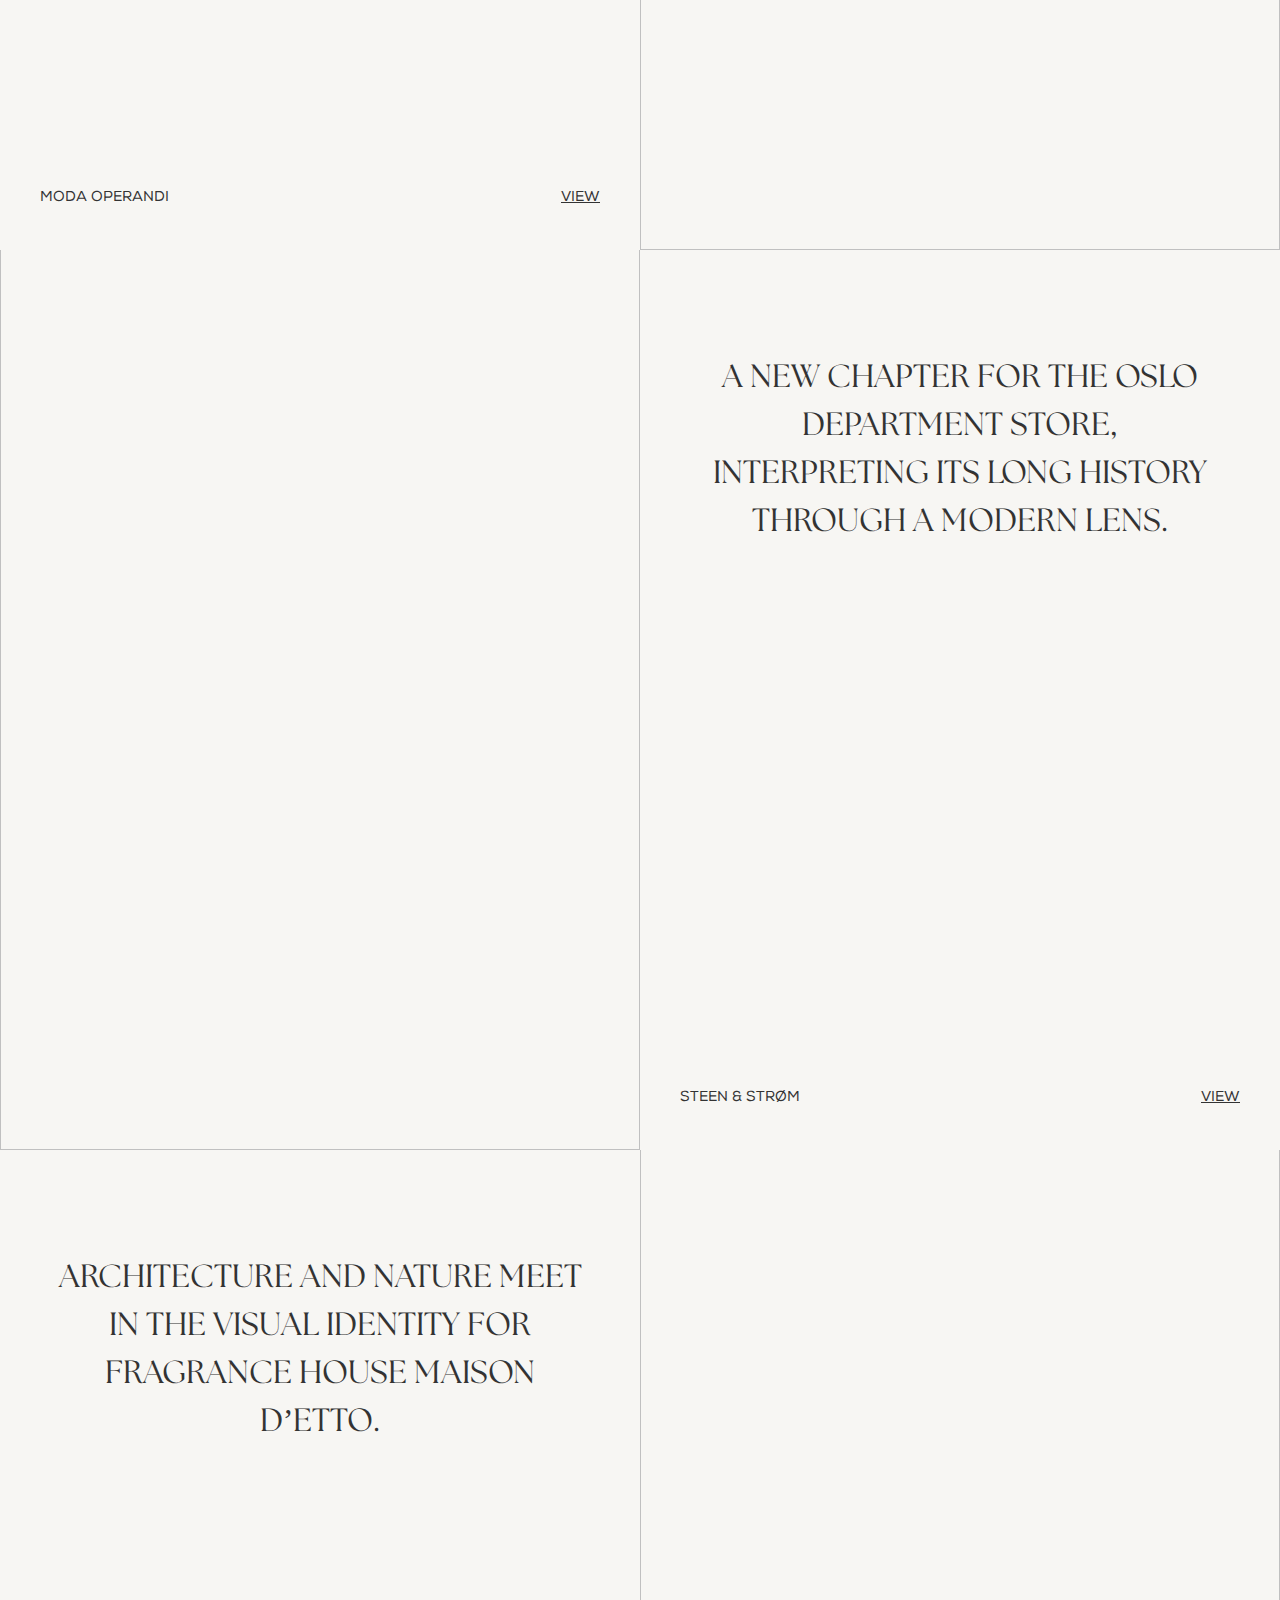
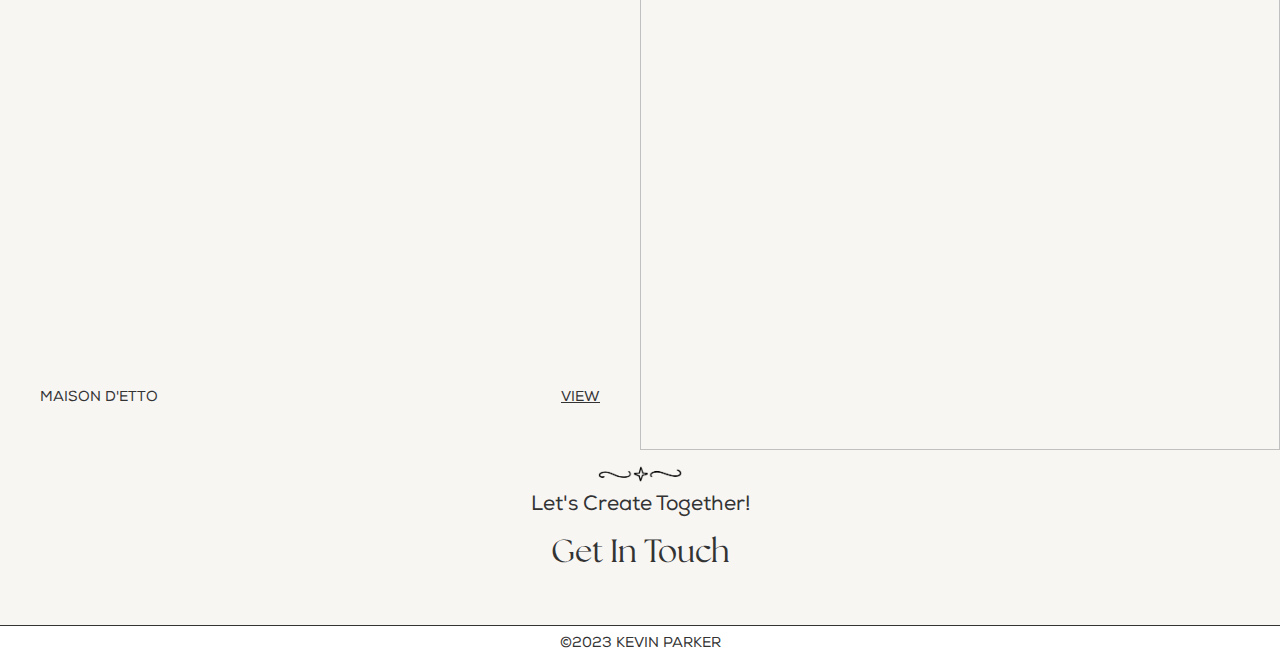
==== commit 8c099145: "s" ====
--- a/index.html
+++ b/index.html
@@ -10,25 +10,30 @@
     <link rel="stylesheet" href="style.css">
 
     <!--Including app.js-->
-    <script src="app.js"></script>
+    <script defer src="app.js"></script>
 
     <!--Including Gsap-->
     <script src="https://cdnjs.cloudflare.com/ajax/libs/gsap/3.12.2/gsap.min.js"></script>
-<script src="https://cdnjs.cloudflare.com/ajax/libs/gsap/3.12.2/ScrollTrigger.min.js"></script>
-<script src="https://cdnjs.cloudflare.com/ajax/libs/gsap/3.12.2/ScrollToPlugin.min.js"></script>
+    <script src="https://cdnjs.cloudflare.com/ajax/libs/gsap/3.12.2/ScrollTrigger.min.js"></script>
+    <script src="https://cdnjs.cloudflare.com/ajax/libs/gsap/3.12.2/ScrollToPlugin.min.js"></script>
 
 
 </head>
 
 <body>
+
     <header class="nav-header">
         <a href="about.html" class="title">Kevin Parker</a>
     </header>
     <div class="container">
         <section class="featured-projects">
             <div class="project-wrapper">
-                <div class="project-image-wrapper">
-                    <img src="https://lottanieminencom-6592.kxcdn.com/media/pages/index/eadem/1e12a9ca36-1635089783/eadem-thumbnail-02-864x.jpg" alt="">
+                <div class="slide-container">
+                    <div class="project-image-wrapper">
+                        <div class="project-image-overlay" style="background-color: hsl(3, 70%, 62%, 0.8);"></div>
+                        <img src="https://lottanieminencom-6592.kxcdn.com/media/pages/index/eadem/1e12a9ca36-1635089783/eadem-thumbnail-02-864x.jpg"
+                            alt="">
+                    </div>
                 </div>
                 <div class="project-details-wrapper">
                     <h2 class="project-title">A SKINCARE BRAND FOR
@@ -44,8 +49,12 @@
                 </div>
             </div>
             <div class="project-wrapper reverse">
-                <div class="project-image-wrapper">
-                    <img src="https://lottanieminencom-6592.kxcdn.com/media/pages/index/moda-operandi/7804ee8cd3-1635089783/moda-26-864x.jpg" alt="">
+                <div class="slide-container">
+                    <div class="project-image-wrapper">
+                        <div class="project-image-overlay" style="background-color: hsl(40, 52%, 24%, 0.8);"></div>
+                        <img src="https://lottanieminencom-6592.kxcdn.com/media/pages/index/moda-operandi/7804ee8cd3-1635089783/moda-26-864x.jpg"
+                            alt="">
+                    </div>
                 </div>
                 <div class="project-details-wrapper">
                     <h2 class="project-title">A NEW VISUAL IDENTITY
@@ -62,9 +71,14 @@
                 </div>
             </div>
             <div class="project-wrapper">
-                <div class="project-image-wrapper">
-                    <img src="https://lottanieminencom-6592.kxcdn.com/media/pages/index/steen-strom/20e8e508fa-1635089783/steenstrom-thumbnail-2-864x.jpg" alt="">
+                <div class="slide-container">
+                    <div class="project-image-wrapper">
+                        <div class="project-image-overlay" style="background-color: hsl(40, 9%, 60%, 0.8);"></div>
+                        <img src="https://lottanieminencom-6592.kxcdn.com/media/pages/index/steen-strom/20e8e508fa-1635089783/steenstrom-thumbnail-2-864x.jpg"
+                            alt="">
+                    </div>
                 </div>
+
                 <div class="project-details-wrapper">
                     <h2 class="project-title">A NEW CHAPTER FOR
 
@@ -80,8 +94,12 @@
                 </div>
             </div>
             <div class="project-wrapper reverse">
-                <div class="project-image-wrapper">
-                    <img src="https://lottanieminencom-6592.kxcdn.com/media/pages/index/maison-d-etto/9f1186e277-1635089783/mde-01-864x.jpg" alt="">
+                <div class="slide-container">
+                    <div class="project-image-wrapper">
+                        <div class="project-image-overlay" style="background-color: hsl(138, 46%, 7%, 0.65)"></div>
+                        <img src="https://lottanieminencom-6592.kxcdn.com/media/pages/index/maison-d-etto/9f1186e277-1635089783/mde-01-864x.jpg"
+                            alt="">
+                    </div>
                 </div>
                 <div class="project-details-wrapper">
                     <h2 class="project-title">ARCHITECTURE AND
@@ -110,6 +128,8 @@
     <footer class="footer">
         <p>©2023 KEVIN PARKER</p>
     </footer>
+    <div class="cursor"></div>
+    <div class="cursor-inner"></div>
 </body>
 
 </html>--- a/style.css
+++ b/style.css
@@ -67,7 +67,46 @@
   font-family: "Nexa";
   src: url("Nexa-Regular.otf");
 }
-
+/*Cursor*/
+
+.cursor {
+  width: 40px;
+  height: 40px;
+  border-radius: 100%;
+  border: 1.5px solid black;
+  transition: all 200ms ease-out;
+  position: fixed;
+  pointer-events: none;
+  left: 0;
+  top: 0;
+  transform: translate(calc(-50% + 15px), -50%);
+  display: grid;
+  place-content: center;
+  font-size: var(--fs-200);
+  transition: padding 0.2s;
+}
+
+.cursor-inner {
+  width: 20px;
+  height: 20px;
+  border-radius: 100%;
+  background-color: black;
+  opacity: 0;
+  position: fixed;
+  transform: translate(-50%, -50%);
+  pointer-events: none;
+  transition: width 0.3s, height 0.3s, opacity 0.3s;
+}
+
+.hover {
+  content: "kbkj";
+}
+
+.cursorinnerhover {
+  width: 50px;
+  height: 50px;
+  opacity: 0.5;
+}
 /*CSS Variables*/
 
 :root {
@@ -85,7 +124,7 @@
   --fs-400: 1.3rem;
 
   --fw-regular: 400;
-  --fw-bold: 600;
+  --fw-bold: 500;
 }
 
 /**/
@@ -129,16 +168,20 @@
 }
 
 .project-wrapper {
+  height: 100vh;
+  overflow: hidden;
   display: flex;
   flex-direction: column;
-  height: 100vh;
-  flex: 1;
-}
-
+}
+
+.slide-container {
+  position: relative;
+  overflow: hidden;
+  width: 100%;
+}
 .project-image-wrapper {
   width: 100%;
-  height: 100%;
-  overflow: hidden;
+  height: 110vh;
 }
 
 .project-image-wrapper img {
@@ -179,7 +222,7 @@
 
 .get-in-touch {
   padding-inline: 1rem;
-  padding-top: 2rem;
+  padding-top: 1rem;
   padding-bottom: 3rem;
   background-color: var(--clr-bg);
 }
@@ -188,11 +231,13 @@
   font-family: var(--ff-accent);
   font-size: var(--fs-400);
   text-align: center;
+  margin-top: 0.5rem;
 }
 
 .get-in-touch .text-wrapper {
   font-size: var(--fs-300);
   text-align: center;
+  margin-top: 0.5rem;
 }
 
 .get-in-touch .link {
@@ -202,12 +247,11 @@
 
 .get-in-touch .icon-wrapper {
   height: 1rem;
-  width: 6rem;
+  width: 7rem;
   margin-inline: auto;
   background-image: url(assets/icons/vintage.png);
   background-size: cover;
   background-position: center;
-  
 }
 /*About Section*/
 .about {
@@ -269,15 +313,17 @@
     --fs-100: 0.9rem;
     --fs-200: 1rem;
     --fs-300: 1.3rem;
-    --fs-400: 1.6rem;
+    --fs-400: 2rem;
   }
   /* Featured Projects Section*/
   .project-wrapper {
-    flex-direction: row;
-  }
-
-  .project-wrapper.reverse {
-    flex-direction: row-reverse;
+    overflow: hidden;
+    display: grid;
+    grid-template-columns: 1fr 1fr;
+  }
+
+  .project-wrapper.reverse > .slide-container {
+    order: 2;
   }
 
   .project-details-wrapper {
@@ -286,15 +332,32 @@
 
   .project-title {
     margin-top: 4rem;
-    margin-inline: 1.5rem;
-  }
-
+    margin-inline: 1rem;
+  }
+
+  .slide-container {
+    height: 100%;
+    width: 100%;
+    overflow: hidden;
+    position: relative;
+  }
   .project-image-wrapper {
-    height: 100vh;
-    flex-basis: 120%;
+    position: absolute;
+    width: 100%;
+    height: 120vh;
+    transform: translateY(-20vh);
+    position: relative;
+  }
+
+  .project-image-overlay {
+    position: absolute;
+    width: 100%;
+    height: 0;
+    background-color: rgba(0, 0, 0, 0.1);
+    bottom: 0;
   }
   .project-details-wrapper {
-    flex-basis: 100%;
+    flex: 1;
   }
   /* Get In Touch Section*/
 
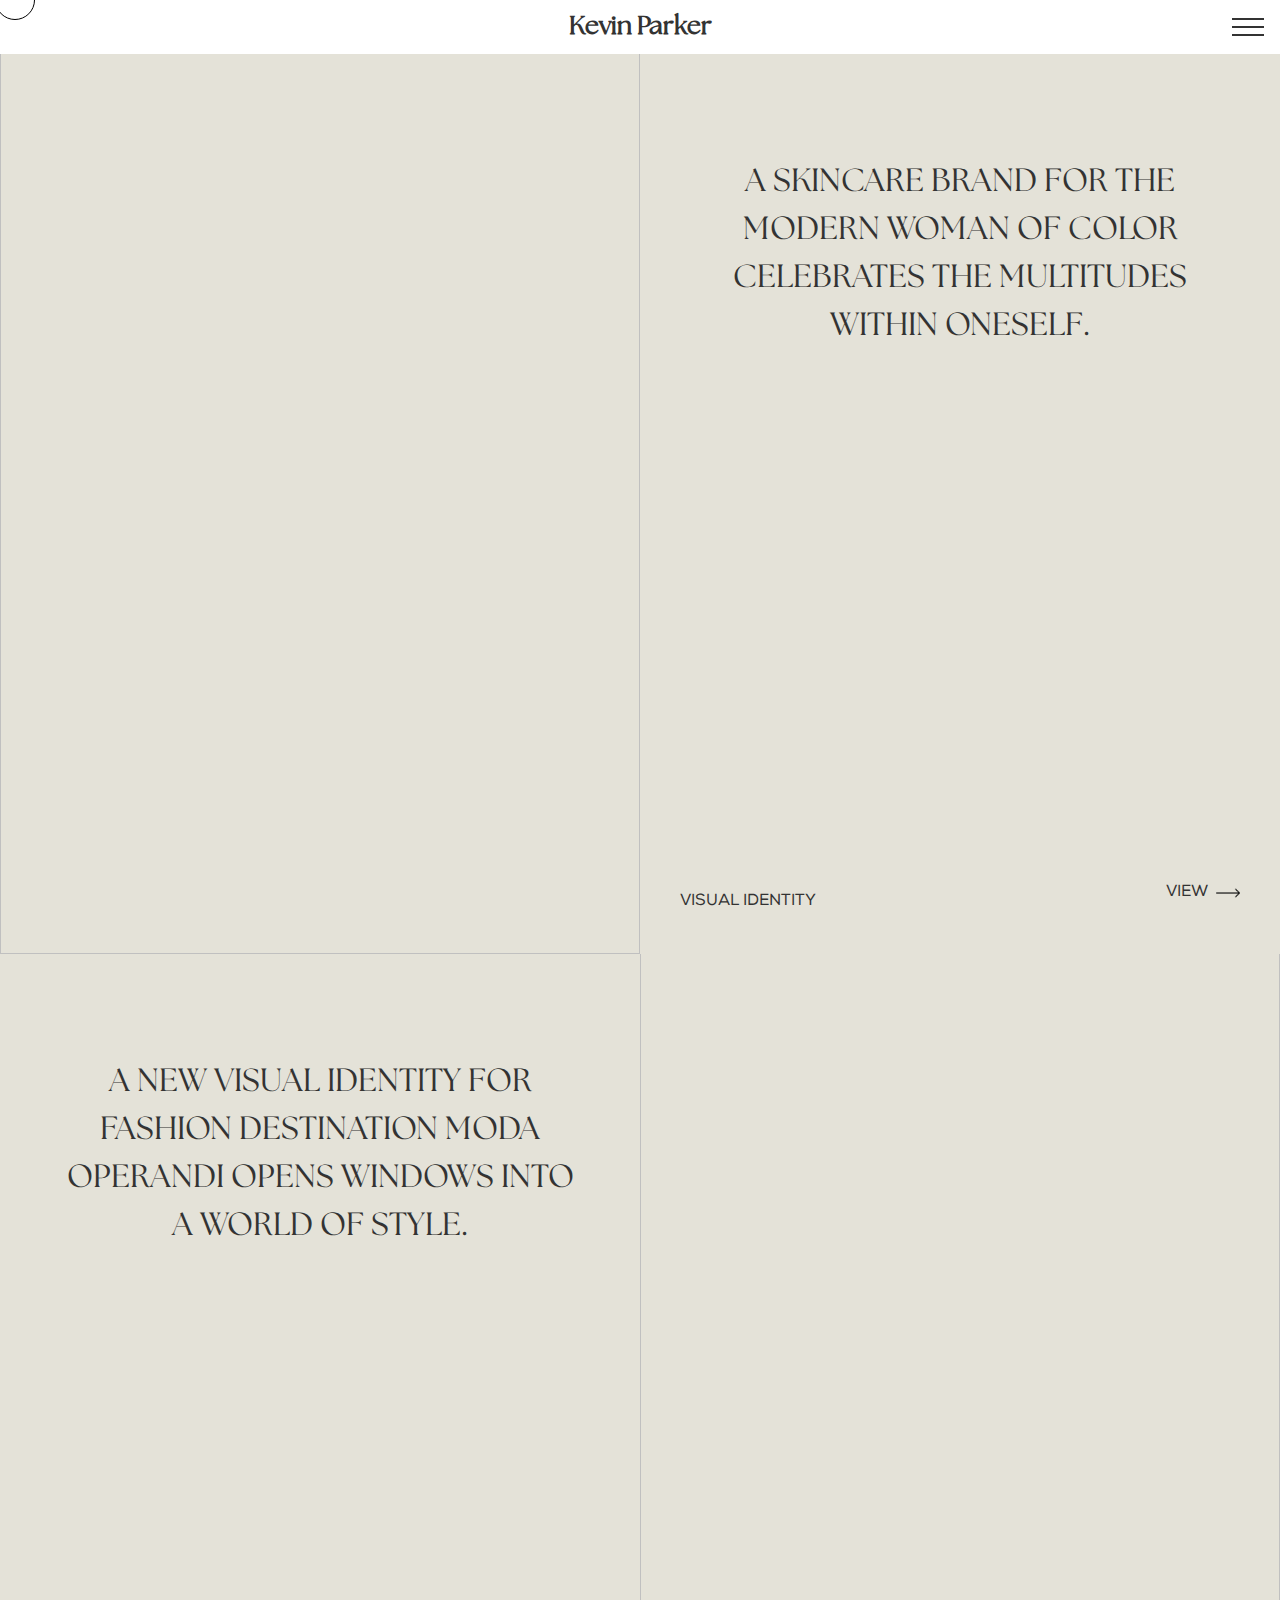
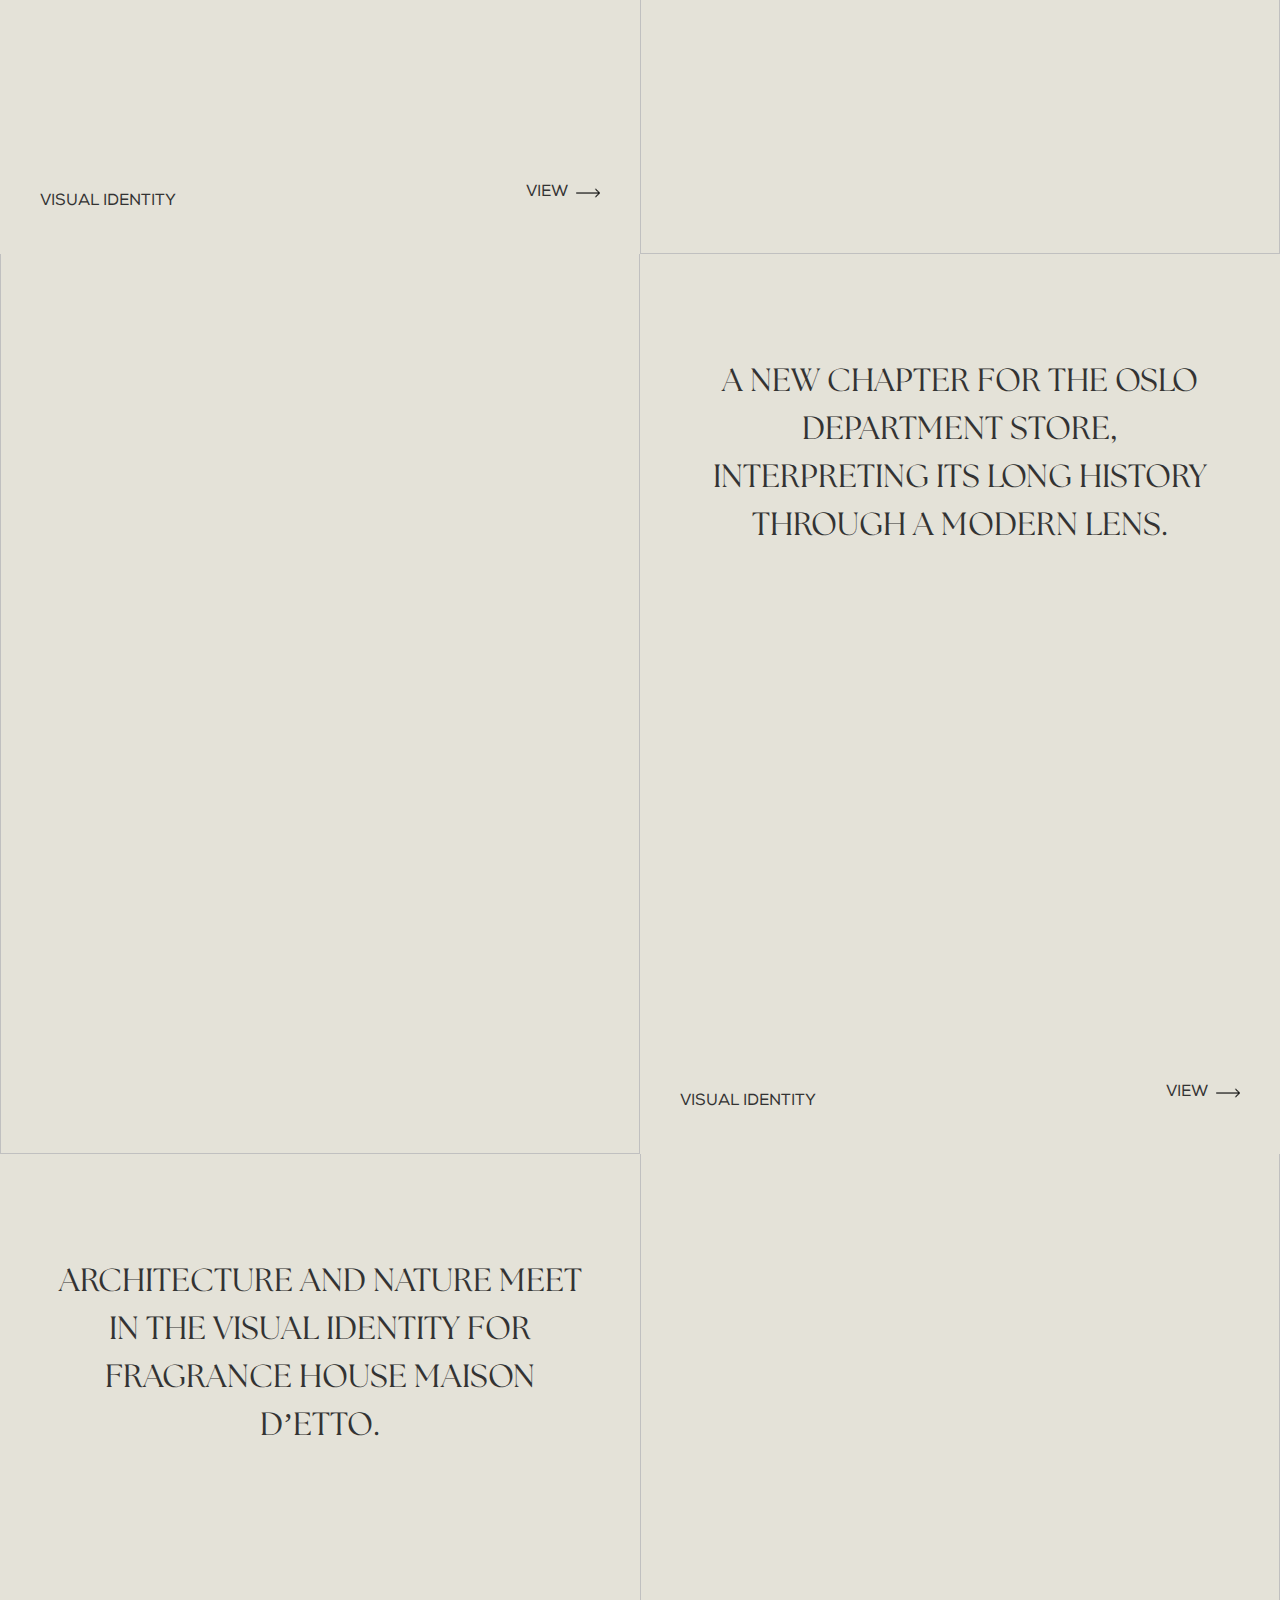
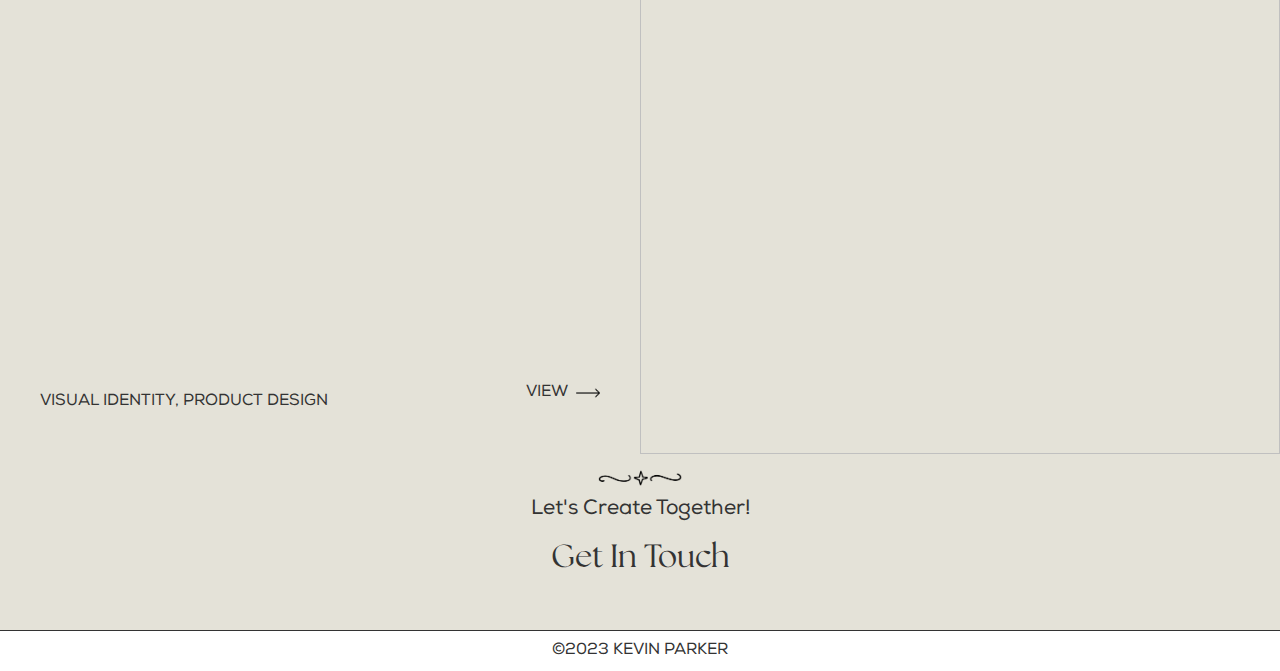
==== commit 850a9ce1: "s" ====
--- a/index.html
+++ b/index.html
@@ -12,25 +12,47 @@
     <!--Including app.js-->
     <script defer src="app.js"></script>
 
+    <script defer src="cursor.js"></script>
+    <script defer src="image-wrapper.js"></script>
+
     <!--Including Gsap-->
     <script src="https://cdnjs.cloudflare.com/ajax/libs/gsap/3.12.2/gsap.min.js"></script>
     <script src="https://cdnjs.cloudflare.com/ajax/libs/gsap/3.12.2/ScrollTrigger.min.js"></script>
     <script src="https://cdnjs.cloudflare.com/ajax/libs/gsap/3.12.2/ScrollToPlugin.min.js"></script>
 
+    <!--Splitting Js-->
+    <link rel="stylesheet" href="https://unpkg.com/splitting/dist/splitting.css" />
+    <link rel="stylesheet" href="https://unpkg.com/splitting/dist/splitting-cells.css" />
+    <script src="https://unpkg.com/splitting/dist/splitting.min.js"></script>
+
 
 </head>
 
 <body>
-
+    <div class="menu" data-open="false">
+        <ul class="nav-links">
+            <li><a href="index.html">Work</a></li>
+            <li><a href="about.html">About</a></li>
+        </ul>
+        
+    </div>
+    <div class="menu-slide"></div>
     <header class="nav-header">
         <a href="about.html" class="title">Kevin Parker</a>
+        <div class="menu-button">
+            <div class="bar"></div>
+            <div class="bar"></div>
+            <div class="bar"></div>
+        </div>
     </header>
     <div class="container">
         <section class="featured-projects">
             <div class="project-wrapper">
                 <div class="slide-container">
                     <div class="project-image-wrapper">
-                        <div class="project-image-overlay" style="background-color: hsl(3, 70%, 62%, 0.8);"></div>
+                        <div class="project-image-overlay" style="background-color: hsl(3, 70%, 62%, 0.8);">
+                            <p class="brand">EADEM</p>
+                        </div>
                         <img src="https://lottanieminencom-6592.kxcdn.com/media/pages/index/eadem/1e12a9ca36-1635089783/eadem-thumbnail-02-864x.jpg"
                             alt="">
                     </div>
@@ -41,7 +63,6 @@
 
                     <div class="row">
                         <div>
-                            <p class="brand">EADEM</p>
                             <p class="mission">Visual Identity</p>
                         </div>
                         <p class="view">VIEW</p>
@@ -51,7 +72,9 @@
             <div class="project-wrapper reverse">
                 <div class="slide-container">
                     <div class="project-image-wrapper">
-                        <div class="project-image-overlay" style="background-color: hsl(40, 52%, 24%, 0.8);"></div>
+                        <div class="project-image-overlay" style="background-color: hsl(40, 52%, 24%, 0.8);">
+                            <p class="brand">MODA OPERANDI</p>
+                        </div>
                         <img src="https://lottanieminencom-6592.kxcdn.com/media/pages/index/moda-operandi/7804ee8cd3-1635089783/moda-26-864x.jpg"
                             alt="">
                     </div>
@@ -63,7 +86,6 @@
 
                     <div class="row">
                         <div>
-                            <p class="brand">MODA OPERANDI</p>
                             <p class="mission">Visual Identity</p>
                         </div>
                         <p class="view">VIEW</p>
@@ -73,7 +95,9 @@
             <div class="project-wrapper">
                 <div class="slide-container">
                     <div class="project-image-wrapper">
-                        <div class="project-image-overlay" style="background-color: hsl(40, 9%, 60%, 0.8);"></div>
+                        <div class="project-image-overlay" style="background-color: hsl(40, 9%, 60%, 0.8);">
+                            <p class="brand">STEEN & STRØM</p>
+                        </div>
                         <img src="https://lottanieminencom-6592.kxcdn.com/media/pages/index/steen-strom/20e8e508fa-1635089783/steenstrom-thumbnail-2-864x.jpg"
                             alt="">
                     </div>
@@ -86,7 +110,6 @@
 
                     <div class="row">
                         <div>
-                            <p class="brand">STEEN & STRØM</p>
                             <p class="mission">Visual Identity</p>
                         </div>
                         <p class="view">VIEW</p>
@@ -96,7 +119,9 @@
             <div class="project-wrapper reverse">
                 <div class="slide-container">
                     <div class="project-image-wrapper">
-                        <div class="project-image-overlay" style="background-color: hsl(138, 46%, 7%, 0.65)"></div>
+                        <div class="project-image-overlay" style="background-color: hsl(138, 46%, 7%, 0.65)">
+                            <p class="brand">MAISON D'ETTO</p>
+                        </div>
                         <img src="https://lottanieminencom-6592.kxcdn.com/media/pages/index/maison-d-etto/9f1186e277-1635089783/mde-01-864x.jpg"
                             alt="">
                     </div>
@@ -108,7 +133,6 @@
 
                     <div class="row">
                         <div>
-                            <p class="brand">MAISON D'ETTO</p>
                             <p class="mission">Visual Identity, Product Design</p>
                         </div>
                         <p class="view">VIEW</p>
--- a/style.css
+++ b/style.css
@@ -13,6 +13,8 @@
 body {
   line-height: 1.5;
   -webkit-font-smoothing: antialiased;
+  cursor: none;
+  overflow-x: hidden;
 }
 
 img,
@@ -84,6 +86,7 @@
   place-content: center;
   font-size: var(--fs-200);
   transition: padding 0.2s;
+  z-index: 9999;
 }
 
 .cursor-inner {
@@ -96,6 +99,7 @@
   transform: translate(-50%, -50%);
   pointer-events: none;
   transition: width 0.3s, height 0.3s, opacity 0.3s;
+  z-index: 9999;
 }
 
 .hover {
@@ -112,7 +116,7 @@
 :root {
   --clr-body: hsl(0, 0%, 100%);
 
-  --clr-bg: hsl(50, 18%, 96%);
+  --clr-bg: hsl(50, 18%, 87%);
   --clr-text: hsl(0, 0%, 20%);
 
   --ff-accent: "Mauren", serif;
@@ -147,6 +151,13 @@
   justify-content: space-between;
   align-items: last baseline;
 }
+.line {
+  position: relative;
+  overflow: hidden;
+  display: flex;
+  justify-content: center;
+}
+
 /*Navigation Header*/
 .nav-header {
   display: flex;
@@ -161,6 +172,60 @@
   font-size: 1.4rem;
 }
 
+.menu {
+  position: fixed;
+  right: 0;
+  width: 100%;
+  height: 100vh;
+  background-color: var(--clr-bg);
+  z-index: 2;
+  transform: translateX(100%);
+  padding: 3rem 4rem;
+}
+
+.menu-slide {
+  position: absolute;
+  right: 0;
+  width: 100%;
+  height: 100vh;
+  background-color: var(--clr-body);
+  transform: translateX(100%);
+  z-index: 1;
+}
+
+.menu-button {
+  position: absolute;
+  right: 1rem;
+  display: flex;
+  flex-direction: column;
+  justify-content: space-between;
+  align-items: end;
+  gap: 6px;
+  z-index: 100;
+}
+
+.bar {
+  width: 2rem;
+  height: 2px;
+  background-color: var(--clr-text);
+  transform-origin: center;
+}
+
+.menu .nav-links {
+  padding: 0;
+  list-style: none;
+  font-size: 8rem;
+  font-family: var(--ff-accent);
+  text-transform: uppercase;
+  display: grid;
+}
+
+.nav-links > li{
+  display: block;
+  opacity: 0;
+  transform: translateX(30px);
+}
+
 /* Featured Projects Section*/
 
 .featured-projects {
@@ -169,19 +234,11 @@
 
 .project-wrapper {
   height: 100vh;
+  display: grid;
+}
+
+.slide-container {
   overflow: hidden;
-  display: flex;
-  flex-direction: column;
-}
-
-.slide-container {
-  position: relative;
-  overflow: hidden;
-  width: 100%;
-}
-.project-image-wrapper {
-  width: 100%;
-  height: 110vh;
 }
 
 .project-image-wrapper img {
@@ -208,16 +265,33 @@
 }
 
 .brand {
+  display: block;
   text-transform: uppercase;
   font-family: var(--ff-primary);
+  font-weight: var(--fw-bold);
+  color: var(--clr-body);
+  font-size: 5rem;
+  text-align: center;
+  margin-bottom: 10rem;
+  opacity: 0;
+  transform: scale(0.98);
 }
 
 .mission {
-  display: none;
+  text-transform: uppercase;
 }
 
 .view {
-  text-decoration: underline;
+  position: relative;
+  display: inline-flex;
+  gap: 0.5rem;
+}
+.view::after {
+  content: "";
+  background-image: url(assets/icons/right-arrow.png);
+  background-size: cover;
+  background-position: center;
+  width: 1.5rem;
 }
 
 .get-in-touch {
@@ -310,11 +384,17 @@
 }
 @media (min-width: 60rem) {
   :root {
-    --fs-100: 0.9rem;
+    --fs-100: 1rem;
     --fs-200: 1rem;
     --fs-300: 1.3rem;
     --fs-400: 2rem;
   }
+
+  .nav-header .title {
+    font-size: 1.6rem;
+    font-weight: bold;
+  }
+
   /* Featured Projects Section*/
   .project-wrapper {
     overflow: hidden;
@@ -355,6 +435,8 @@
     height: 0;
     background-color: rgba(0, 0, 0, 0.1);
     bottom: 0;
+    display: grid;
+    place-content: center;
   }
   .project-details-wrapper {
     flex: 1;
